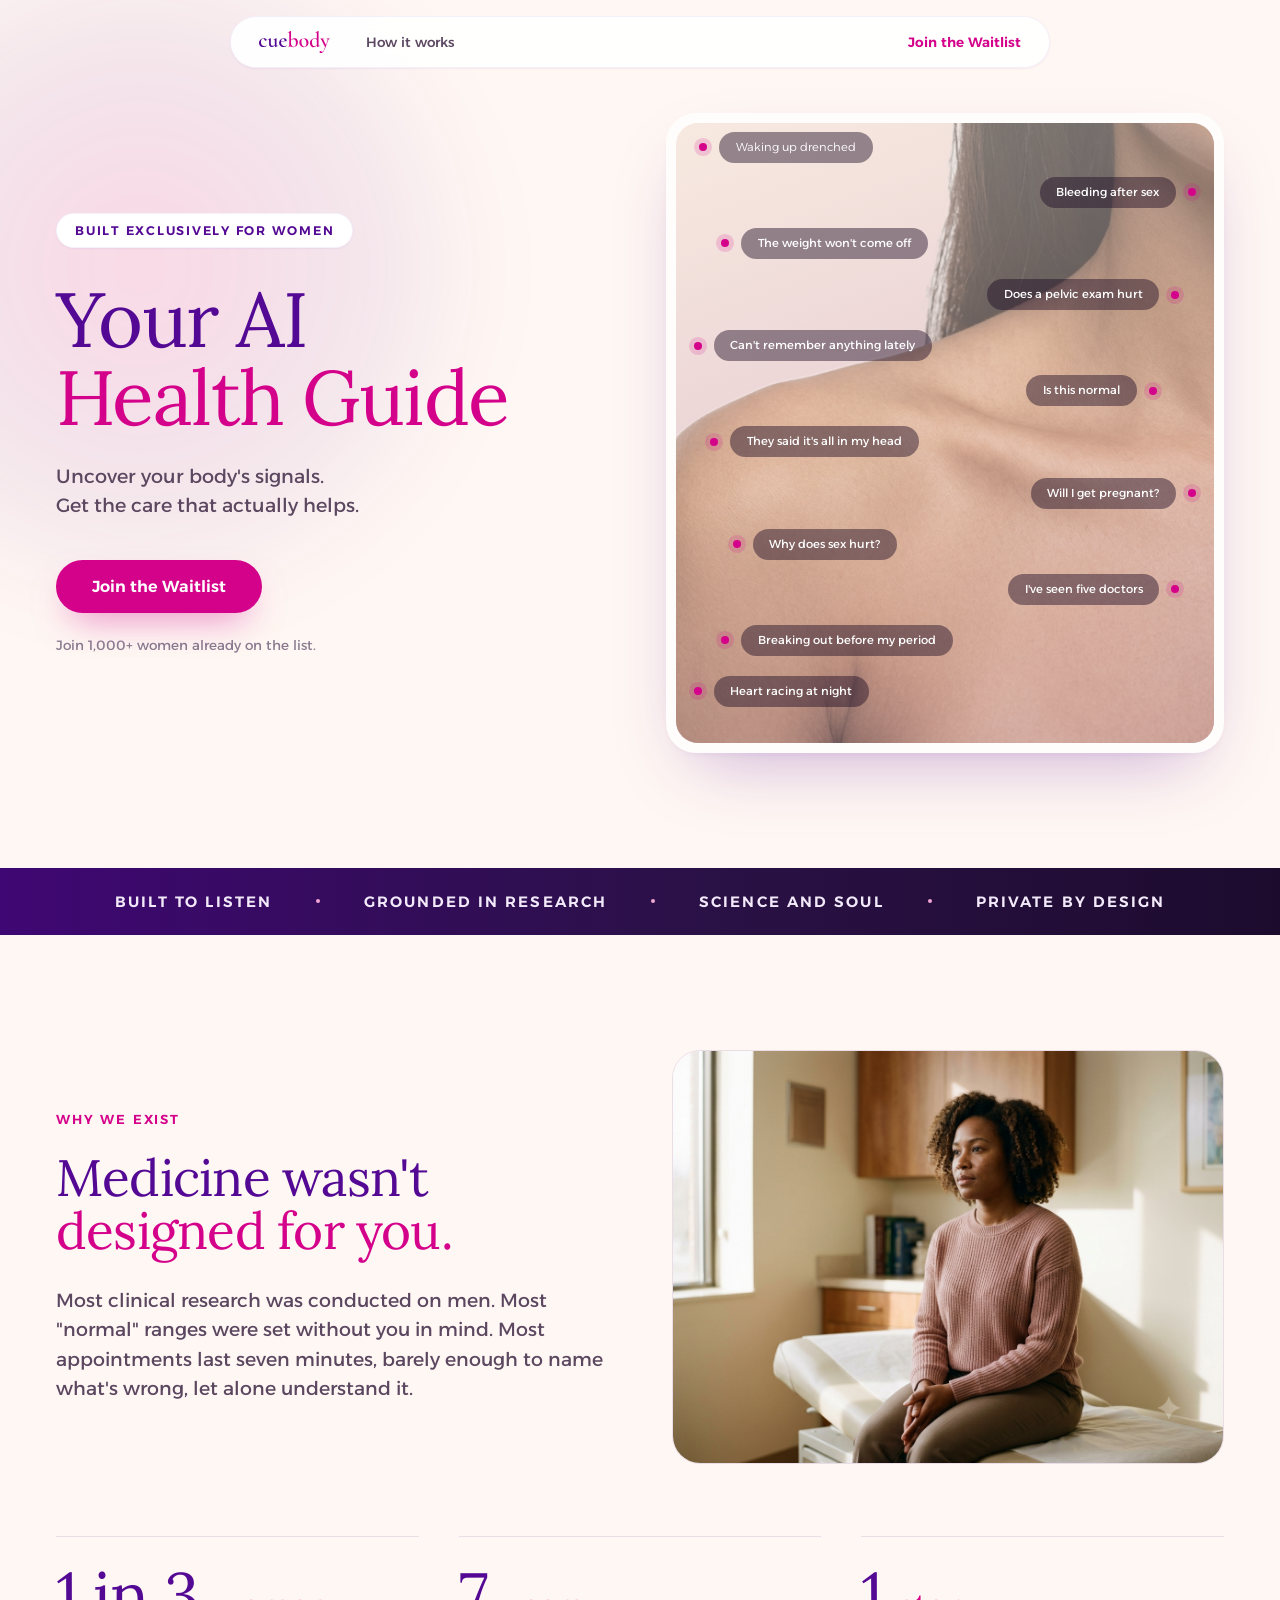
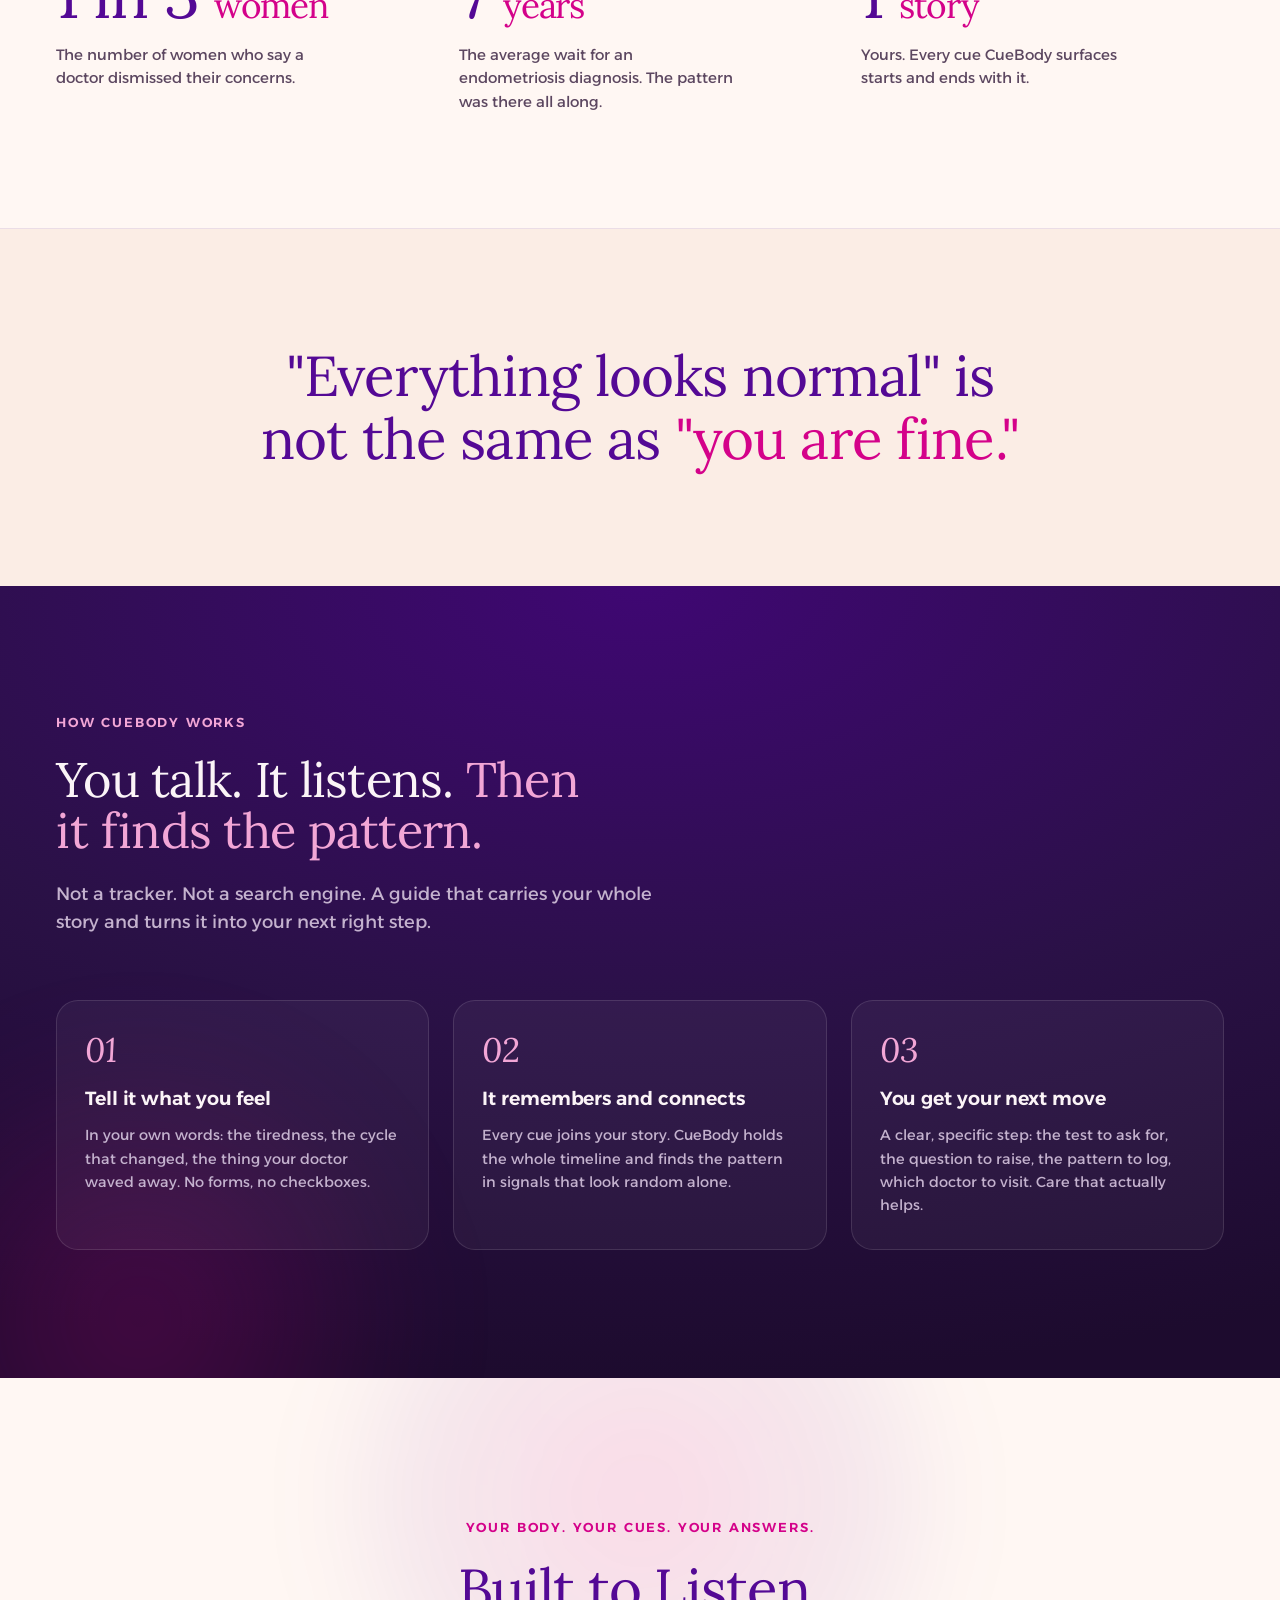
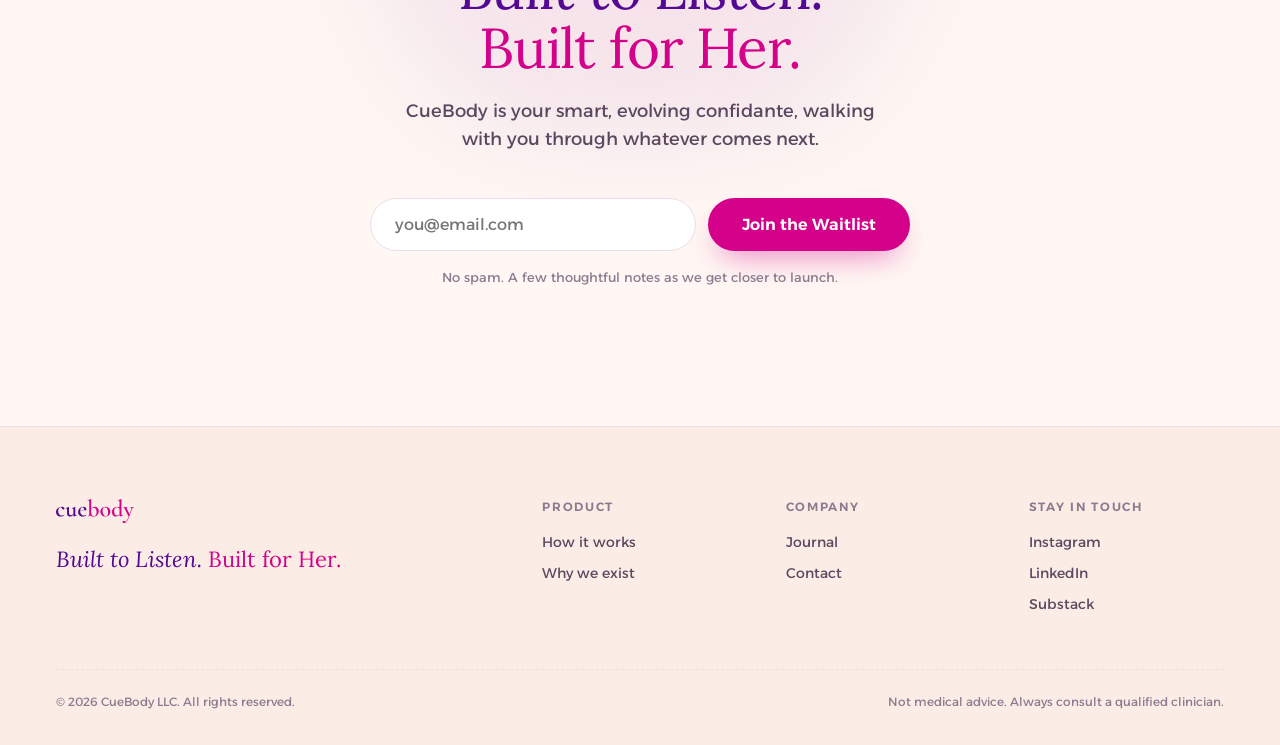
==== index.html @ eaca6bcf "Main Website v1" ====
<!DOCTYPE html>
<html lang="en">
<head>
<meta charset="utf-8">
<meta name="viewport" content="width=device-width, initial-scale=1">
<title>CueBody — Your AI Health Guide</title>
<meta name="description" content="CueBody is an AI health guide built exclusively for women. Uncover your body's signals and get the care that actually helps.">
<link rel="preconnect" href="https://fonts.googleapis.com">
<link rel="preconnect" href="https://fonts.gstatic.com" crossorigin>
<link rel="stylesheet" href="https://fonts.googleapis.com/css2?family=Lora:ital,wght@0,400..700;1,400..700&family=Alexandria:wght@300..700&display=swap">
<link rel="stylesheet" href="styles.css">
</head>
<body>

  <!-- ============ HEADER ============ -->
  <header class="site-header">
    <div class="header-bar" id="header-bar">
      <div class="header-left">
        <a class="header-logo" href="#top" data-scroll="top" aria-label="CueBody home">
          <img src="assets/cuebody-logo.svg" alt="CueBody">
        </a>
        <nav class="header-nav">
          <a class="cbLink header-nav-link" href="#how" data-scroll="how">How it works</a>
        </nav>
      </div>
      <a class="cbLink header-cta" href="#waitlist" data-scroll="waitlist">Join the Waitlist</a>
    </div>
  </header>

  <!-- ============ HERO ============ -->
  <section class="hero">
    <div class="hero-glow" aria-hidden="true"></div>
    <div class="cbHeroGrid hero-inner">
      <div class="hero-copy">
        <span class="cbReveal hero-badge">Built Exclusively for Women</span>
        <h1 class="cbReveal hero-title">Your AI<br><span class="accent">Health Guide</span></h1>
        <p class="cbReveal hero-lead">Uncover your body's signals. <br>Get the care that actually helps.</p>
        <button class="cbReveal btn-primary hero-cta" type="button" data-scroll="waitlist">Join the Waitlist</button>
        <p class="hero-waitlist-line">Join 1,000+ women already on the list.</p>
      </div>
      <div class="hero-right">
        <div class="pane-clip">
          <img class="pane-art" src="assets/hero-woman.png" alt="">
        </div>
        <div class="cue cue-1"><span class="cue-dot"></span><span class="cue-pill cue-pill-light">Waking up drenched</span></div>
        <div class="cue cue-2"><span class="cue-dot"></span><span class="cue-pill">Bleeding after sex</span></div>
        <div class="cue cue-3"><span class="cue-dot"></span><span class="cue-pill">The weight won't come off</span></div>
        <div class="cue cue-4"><span class="cue-dot"></span><span class="cue-pill">Does a pelvic exam hurt</span></div>
        <div class="cue cue-5"><span class="cue-dot"></span><span class="cue-pill">Can't remember anything lately</span></div>
        <div class="cue cue-6"><span class="cue-dot"></span><span class="cue-pill">Is this normal</span></div>
        <div class="cue cue-7"><span class="cue-dot"></span><span class="cue-pill">They said it's all in my head</span></div>
        <div class="cue cue-8"><span class="cue-dot"></span><span class="cue-pill">Will I get pregnant?</span></div>
        <div class="cue cue-9"><span class="cue-dot"></span><span class="cue-pill">Why does sex hurt?</span></div>
        <div class="cue cue-10"><span class="cue-dot"></span><span class="cue-pill">I've seen five doctors</span></div>
        <div class="cue cue-11"><span class="cue-dot"></span><span class="cue-pill">Breaking out before my period</span></div>
        <div class="cue cue-12"><span class="cue-dot"></span><span class="cue-pill">Heart racing at night</span></div>
      </div>
    </div>
  </section>

  <!-- ============ TRUST BAND ============ -->
  <div class="trust-band">
    <div class="trust-band-inner">
      <span class="trust-item">Built to Listen</span>
      <span class="trust-dot" aria-hidden="true"></span>
      <span class="trust-item">Grounded in Research</span>
      <span class="trust-dot" aria-hidden="true"></span>
      <span class="trust-item">Science and Soul</span>
      <span class="trust-dot" aria-hidden="true"></span>
      <span class="trust-item">Private by Design</span>
    </div>
  </div>

  <!-- ============ WHY WE EXIST ============ -->
  <section id="why" class="why">
    <div class="why-grid">
      <div>
        <p class="eyebrow">Why We Exist</p>
        <h2 class="why-title">Medicine wasn't <span class="accent">designed for you.</span></h2>
        <p class="why-lead">Most clinical research was conducted on men. Most "normal" ranges were set without you in mind. Most appointments last seven minutes, barely enough to name what's wrong, let alone understand it.</p>
      </div>
      <div class="why-image">
        <img src="assets/why-exam-room.png" alt="A woman alone in an exam room">
      </div>
    </div>
    <div class="why-stats">
      <div class="stat">
        <p class="stat-figure">1 in 3&nbsp;<span class="stat-unit">women</span></p>
        <p class="stat-caption">The number of women who say a doctor dismissed their concerns.</p>
      </div>
      <div class="stat">
        <p class="stat-figure">7&nbsp;<span class="stat-unit">years</span></p>
        <p class="stat-caption">The average wait for an endometriosis diagnosis. The pattern was there all along.</p>
      </div>
      <div class="stat">
        <p class="stat-figure">1 <span class="stat-unit">story</span></p>
        <p class="stat-caption">Yours. Every cue CueBody surfaces starts and ends with it.</p>
      </div>
    </div>
  </section>

  <!-- ============ EDITORIAL STATEMENT ============ -->
  <section class="statement">
    <div class="statement-inner">
      <p class="statement-quote">"Everything looks normal" is not the same as <span class="accent">"you are fine."</span></p>
    </div>
  </section>

  <!-- ============ HOW IT WORKS (DARK) ============ -->
  <section id="how" class="how">
    <div class="how-glow" aria-hidden="true"></div>
    <div class="how-inner">
      <div class="how-head">
        <p class="eyebrow eyebrow-light">How CueBody Works</p>
        <h2 class="how-title">You talk. It listens. <span class="accent-light">Then it finds the pattern.</span></h2>
        <p class="how-lead">Not a tracker. Not a search engine. A guide that carries your whole story and turns it into your next right step.</p>
      </div>
      <div class="how-steps">
        <div class="step-card">
          <span class="step-number">01</span>
          <h3 class="step-title">Tell it what you feel</h3>
          <p class="step-body">In your own words: the tiredness, the cycle that changed, the thing your doctor waved away. No forms, no checkboxes.</p>
        </div>
        <div class="step-card">
          <span class="step-number">02</span>
          <h3 class="step-title">It remembers and connects</h3>
          <p class="step-body">Every cue joins your story. CueBody holds the whole timeline and finds the pattern in signals that look random alone.</p>
        </div>
        <div class="step-card">
          <span class="step-number">03</span>
          <h3 class="step-title">You get your next move</h3>
          <p class="step-body">A clear, specific step: the test to ask for, the question to raise, the pattern to log, which doctor to visit. Care that actually helps.</p>
        </div>
      </div>
    </div>
  </section>

  <!-- ============ WAITLIST ============ -->
  <section id="waitlist" class="waitlist">
    <div class="waitlist-glow" aria-hidden="true"></div>
    <div class="waitlist-inner">
      <p class="eyebrow">Your Body. Your Cues. Your Answers.</p>
      <h2 class="waitlist-title">Built to Listen.<br><span class="accent">Built for Her.</span></h2>
      <p class="waitlist-lead">CueBody is your smart, evolving confidante, walking with you through whatever comes next.</p>
      <div class="cbReveal waitlist-success" id="waitlist-success" hidden>
        <span class="success-check" aria-hidden="true">✓</span>
        <span class="success-text">You're on the list. We'll be in touch soon.</span>
      </div>
      <form class="waitlist-form" id="waitlist-form">
        <input class="waitlist-input" id="waitlist-email" type="email" required placeholder="you@email.com" aria-label="Email address">
        <input class="waitlist-honeypot" id="waitlist-honeypot" type="text" name="_honey" tabindex="-1" autocomplete="off" aria-hidden="true">
        <button class="btn-primary waitlist-submit" type="submit">Join the Waitlist</button>
      </form>
      <p class="waitlist-error" id="waitlist-error" hidden>Something went wrong. Please try again in a moment.</p>
      <p class="waitlist-note">No spam. A few thoughtful notes as we get closer to launch.</p>
    </div>
  </section>

  <!-- ============ FOOTER ============ -->
  <footer class="site-footer">
    <div class="footer-inner">
      <div class="footer-grid">
        <div class="footer-brand">
          <img src="assets/cuebody-logo.svg" alt="CueBody">
          <p class="footer-tagline">Built to Listen. <span class="accent">Built for Her.</span></p>
        </div>
        <div>
          <p class="footer-heading">Product</p>
          <ul class="footer-links">
            <li><a class="cbLink" href="#how" data-scroll="how">How it works</a></li>
            <li><a class="cbLink" href="#why" data-scroll="why">Why we exist</a></li>
          </ul>
        </div>
        <div>
          <p class="footer-heading">Company</p>
          <ul class="footer-links">
            <li><a class="cbLink" href="#">Journal</a></li>
            <li><a class="cbLink" href="#">Contact</a></li>
          </ul>
        </div>
        <div>
          <p class="footer-heading">Stay in Touch</p>
          <ul class="footer-links">
            <li><a class="cbLink" href="#">Instagram</a></li>
            <li><a class="cbLink" href="#">LinkedIn</a></li>
            <li><a class="cbLink" href="#">Substack</a></li>
          </ul>
        </div>
      </div>
      <div class="footer-bottom">
        <span>© 2026 CueBody LLC. All rights reserved.</span>
        <span>Not medical advice. Always consult a qualified clinician.</span>
      </div>
    </div>
  </footer>

<script src="main.js"></script>
</body>
</html>
---- styles.css ----
/* ============================================================
   CueBody — Home
   Design tokens from cuebody.com-design.md
   ============================================================ */

:root {
  --magenta: #D4028A;
  --magenta-700: #A60270;
  --magenta-300: #F2A6D6;
  --violet: #540995;
  --violet-700: #3F0773;
  --cream: #FFF7F3;
  --surface: #FFFFFF;
  --surface-alt: #FBEDE5;
  --ink: #2A1430;
  --text-secondary: #5C4760;
  --text-tertiary: #8A7B90;
  --hairline: #EBDDE6;
  --card-border: rgba(84, 9, 149, 0.06);
  --ease-lux: cubic-bezier(0.22, 1, 0.36, 1);
  --font-body: 'Alexandria', system-ui, sans-serif;
  --font-display: 'Lora', serif;
}

* { box-sizing: border-box; }

html, body { margin: 0; padding: 0; }

body {
  background: var(--cream);
  color: var(--ink);
  font-family: var(--font-body);
  min-height: 100vh;
  overflow-x: hidden;
  -webkit-font-smoothing: antialiased;
  text-rendering: optimizeLegibility;
}

::selection { background: rgba(212, 2, 138, 0.14); color: var(--ink); }

@keyframes cbFadeUp {
  from { opacity: 0; transform: translateY(18px); }
  to { opacity: 1; transform: translateY(0); }
}

.cbReveal { animation: cbFadeUp 900ms var(--ease-lux) both; }

.cbLink {
  color: var(--text-secondary);
  text-decoration: none;
  transition: color 240ms var(--ease-lux);
  cursor: pointer;
  font-family: var(--font-body);
}
.cbLink:hover { color: var(--magenta); }

.accent { color: var(--magenta); font-style: normal; }
.accent-light { color: var(--magenta-300); font-style: normal; }

.eyebrow {
  font-size: 13px;
  font-weight: 600;
  letter-spacing: 0.14em;
  text-transform: uppercase;
  color: var(--magenta);
  margin: 0 0 24px;
}
.eyebrow-light { color: var(--magenta-300); }

.btn-primary {
  font-family: var(--font-body);
  font-weight: 600;
  font-size: 16px;
  color: #fff;
  background: var(--magenta);
  border: none;
  border-radius: 999px;
  cursor: pointer;
  transition: background 240ms var(--ease-lux), transform 140ms;
}
.btn-primary:hover { background: var(--magenta-700); }
.btn-primary:active { transform: scale(0.97); }

/* ---------- Header ---------- */
.site-header {
  position: sticky;
  top: 0;
  z-index: 50;
  padding: 16px clamp(20px, 5vw, 56px) 0;
}
.header-bar {
  max-width: 820px;
  margin: 0 auto;
  display: flex;
  align-items: center;
  justify-content: space-between;
  gap: 24px;
  background: rgba(255, 255, 255, 0.92);
  backdrop-filter: blur(10px);
  -webkit-backdrop-filter: blur(10px);
  border: 1px solid var(--card-border);
  border-radius: 999px;
  padding: 14px 28px;
  box-shadow: 0 1px 2px rgba(84, 9, 149, 0.06);
  transition: box-shadow 240ms var(--ease-lux);
}
.header-bar.is-scrolled { box-shadow: 0 8px 24px -10px rgba(84, 9, 149, 0.18); }
.header-left { display: flex; align-items: center; gap: 36px; }
.header-logo { display: flex; align-items: center; cursor: pointer; }
.header-logo img { height: 22px; display: block; }
.header-nav { display: flex; align-items: center; gap: 28px; }
.header-nav-link { font-size: 13.5px; font-weight: 500; }
.header-cta { font-size: 13.5px; font-weight: 600; color: var(--magenta); }

/* ---------- Hero ---------- */
.hero { position: relative; }
.hero-glow {
  position: absolute;
  top: -160px;
  left: -220px;
  width: 720px;
  height: 720px;
  border-radius: 999px;
  background: radial-gradient(circle, rgba(212,2,138,0.13) 0%, rgba(84,9,149,0.07) 45%, rgba(255,247,243,0) 70%);
  filter: blur(40px);
  pointer-events: none;
}
.hero-inner {
  position: relative;
  max-width: 1280px;
  margin: 0 auto;
  padding: clamp(28px, 3.5vw, 48px) clamp(24px, 5vw, 56px) clamp(72px, 9vw, 120px);
}
.cbHeroGrid {
  display: grid;
  grid-template-columns: 1fr 1fr;
  gap: clamp(32px, 4vw, 64px);
  align-items: center;
}
.hero-copy {
  display: flex;
  flex-direction: column;
  align-items: flex-start;
  text-align: left;
}
.hero-badge {
  display: inline-flex;
  align-items: center;
  font-size: 12.5px;
  font-weight: 600;
  letter-spacing: 0.14em;
  text-transform: uppercase;
  color: var(--violet);
  background: var(--surface);
  border: 1px solid var(--card-border);
  border-radius: 999px;
  padding: 9px 18px;
  box-shadow: 0 1px 2px rgba(84, 9, 149, 0.06);
  margin: 0 0 32px;
}
.hero-title {
  font-family: var(--font-display);
  font-weight: 350;
  font-size: clamp(48px, 6vw, 88px);
  line-height: 1.02;
  letter-spacing: -0.02em;
  color: var(--violet);
  margin: 0;
  text-wrap: balance;
}
.hero-lead {
  font-size: clamp(17px, 1.5vw, 21px);
  line-height: 1.5;
  color: var(--text-secondary);
  margin: 26px 0 0;
  max-width: 480px;
}
.hero-cta {
  margin-top: 40px;
  padding: 17px 36px;
  box-shadow: 0 16px 36px -14px rgba(212, 2, 138, 0.55);
}
.hero-waitlist-line {
  margin: 24px 0 0;
  font-size: 13.5px;
  color: var(--text-tertiary);
}

/* ---------- Hero right pane: art + cue pills ---------- */
.hero-right {
  position: relative;
  width: 100%;
  max-width: 720px;
  min-height: 640px;
  border-radius: 30px;
  background: #FFFDFB;
  box-shadow: 0 30px 70px -30px rgba(84,9,149,0.35), 0 4px 14px -8px rgba(84,9,149,0.14);
  font-family: var(--font-body);
}
.pane-clip {
  position: absolute;
  inset: 10px;
  border-radius: 22px;
  overflow: hidden;
  background: linear-gradient(160deg, #F3E2D6 0%, #E7CDD4 45%, #C9A9C4 100%);
}
.pane-art {
  position: absolute;
  inset: 0;
  width: 100%;
  height: 100%;
  display: block;
  opacity: 0.75;
  object-fit: cover;
  object-position: 30% top;
}
.pane-clip::after {
  content: "";
  position: absolute;
  inset: 0;
  z-index: 2;
  background: linear-gradient(160deg, rgba(255,247,243,0.35) 0%, rgba(243,226,214,0.2) 50%, rgba(201,169,196,0.25) 100%);
  pointer-events: none;
}

/* Cue pills: dark bubble + magenta dot */
.cue {
  position: absolute;
  z-index: 4;
  display: flex;
  align-items: center;
  gap: 12px;
  opacity: 0;
  transform: translateY(24px);
  animation: pill-rise 0.9s var(--ease-lux) forwards;
}
.cue-dot {
  flex: none;
  width: 8px;
  height: 8px;
  border-radius: 50%;
  background: var(--magenta);
  box-shadow: 0 0 0 5px rgba(212, 2, 138, 0.16);
}
.cue-pill {
  background: rgba(30, 12, 36, 0.45);
  color: #FFFFFF;
  font-size: clamp(0.72rem, 0.85vw, 0.85rem);
  font-weight: 400;
  line-height: 1.3;
  border-radius: 999px;
  padding: 0.5rem 1.05rem;
  white-space: nowrap;
  box-shadow: 0 14px 34px -16px rgba(20, 6, 26, 0.6);
  backdrop-filter: blur(3px);
}
.cue-pill-light { font-weight: 300; }
.cue-1  { top: 3%;  left: 6%;   animation-delay: 0.1s; }
.cue-2  { top: 10%; right: 5%;  flex-direction: row-reverse; animation-delay: 0.2s; }
.cue-3  { top: 18%; left: 10%;  animation-delay: 0.3s; }
.cue-4  { top: 26%; right: 8%;  flex-direction: row-reverse; animation-delay: 0.4s; }
.cue-5  { top: 34%; left: 5%;   animation-delay: 0.5s; }
.cue-6  { top: 41%; right: 12%; flex-direction: row-reverse; animation-delay: 0.6s; }
.cue-7  { top: 49%; left: 8%;   animation-delay: 0.7s; }
.cue-8  { top: 57%; right: 5%;  flex-direction: row-reverse; animation-delay: 0.8s; }
.cue-9  { top: 65%; left: 12%;  animation-delay: 0.9s; }
.cue-10 { top: 72%; right: 8%;  flex-direction: row-reverse; animation-delay: 1.0s; }
.cue-11 { top: 80%; left: 10%;  animation-delay: 1.1s; }
.cue-12 { top: 88%; left: 5%;   animation-delay: 1.2s; }

@keyframes pill-rise {
  to { opacity: 1; transform: translateY(0); }
}

/* ---------- Trust band ---------- */
.trust-band { background: linear-gradient(90deg, #3F0773 0%, #2A1146 55%, #1D0B2E 100%); }
.trust-band-inner {
  max-width: 1280px;
  margin: 0 auto;
  padding: 24px clamp(24px, 5vw, 56px);
  display: flex;
  flex-wrap: wrap;
  align-items: center;
  justify-content: center;
  gap: 14px 44px;
}
.trust-item {
  font-size: 15px;
  font-weight: 600;
  letter-spacing: 0.14em;
  text-transform: uppercase;
  color: #F2E9FA;
}
.trust-dot {
  width: 4px;
  height: 4px;
  border-radius: 999px;
  background: var(--magenta-300);
}

/* ---------- Why we exist ---------- */
.why {
  max-width: 1280px;
  margin: 0 auto;
  padding: clamp(72px, 9vw, 120px) clamp(24px, 5vw, 56px);
}
.why-grid {
  display: grid;
  grid-template-columns: repeat(auto-fit, minmax(300px, 1fr));
  gap: clamp(40px, 5vw, 72px);
  align-items: center;
}
.why-title {
  font-family: var(--font-display);
  font-weight: 400;
  font-size: clamp(36px, 4vw, 56px);
  line-height: 1.05;
  letter-spacing: -0.015em;
  color: var(--violet);
  margin: 0;
  text-wrap: balance;
}
.why-lead {
  font-size: 19px;
  line-height: 1.55;
  color: var(--text-secondary);
  margin: 28px 0 0;
  max-width: 680px;
}
.why-image {
  position: relative;
  overflow: hidden;
  width: 100%;
  aspect-ratio: 4 / 3;
  border-radius: 28px;
  border: 1px solid var(--hairline);
}
.why-image img {
  position: absolute;
  inset: 0;
  width: 100%;
  height: 100%;
  object-fit: cover;
  display: block;
}
.why-stats {
  margin-top: 72px;
  display: grid;
  grid-template-columns: repeat(auto-fit, minmax(230px, 1fr));
  gap: 40px;
}
.stat { border-top: 1px solid var(--hairline); padding-top: 26px; }
.stat-figure {
  font-family: var(--font-display);
  font-weight: 350;
  font-size: clamp(48px, 5vw, 76px);
  line-height: 1;
  letter-spacing: -0.02em;
  color: var(--violet);
  margin: 0 0 16px;
}
.stat-unit { font-style: normal; color: var(--magenta); font-size: 0.55em; }
.stat-caption {
  font-size: 15px;
  line-height: 1.55;
  color: var(--text-secondary);
  margin: 0;
  max-width: 280px;
}

/* ---------- Editorial statement ---------- */
.statement { border-top: 1px solid var(--hairline); background: var(--surface-alt); }
.statement-inner {
  max-width: 1280px;
  margin: 0 auto;
  padding: clamp(72px, 9vw, 120px) clamp(24px, 5vw, 56px);
  text-align: center;
}
.statement-quote {
  font-family: var(--font-display);
  font-weight: 350;
  font-size: clamp(34px, 4.4vw, 64px);
  line-height: 1.12;
  letter-spacing: -0.015em;
  color: var(--violet);
  margin: 0 auto;
  max-width: 880px;
  text-wrap: balance;
}

/* ---------- How it works (dark) ---------- */
.how {
  position: relative;
  background: radial-gradient(120% 100% at 50% 0%, #3F0773 0%, #2A1146 55%, #1D0B2E 100%);
  overflow: hidden;
}
.how-glow {
  position: absolute;
  bottom: -260px;
  left: -180px;
  width: 640px;
  height: 640px;
  border-radius: 999px;
  background: radial-gradient(circle, rgba(212,2,138,0.22) 0%, rgba(212,2,138,0) 65%);
  filter: blur(50px);
  pointer-events: none;
}
.how-inner {
  position: relative;
  max-width: 1280px;
  margin: 0 auto;
  padding: clamp(80px, 10vw, 128px) clamp(24px, 5vw, 56px);
}
.how-head { max-width: 880px; margin-bottom: 64px; }
.how-title {
  font-family: var(--font-display);
  font-weight: 350;
  font-size: clamp(34px, 3.8vw, 54px);
  line-height: 1.06;
  letter-spacing: -0.015em;
  color: #FBF4F7;
  margin: 0;
  text-wrap: balance;
}
.how-lead {
  font-size: 18px;
  line-height: 1.55;
  color: #C4B2CE;
  margin: 24px 0 0;
  max-width: 640px;
}
.how-steps {
  display: grid;
  grid-template-columns: repeat(auto-fit, minmax(260px, 1fr));
  gap: 24px;
}
.step-card {
  background: rgba(255, 255, 255, 0.045);
  border: 1px solid rgba(255, 247, 243, 0.12);
  border-radius: 22px;
  padding: 32px 28px;
  display: flex;
  flex-direction: column;
  gap: 14px;
}
.step-number {
  font-family: var(--font-display);
  font-style: italic;
  font-weight: 350;
  font-size: 34px;
  color: var(--magenta-300);
  line-height: 1;
}
.step-title {
  font-family: var(--font-body);
  font-weight: 600;
  font-size: 19px;
  letter-spacing: -0.005em;
  color: #FBF4F7;
  margin: 6px 0 0;
}
.step-body {
  font-size: 14.5px;
  line-height: 1.6;
  color: #C4B2CE;
  margin: 0;
}

/* ---------- Waitlist ---------- */
.waitlist { position: relative; overflow: hidden; }
.waitlist-glow {
  position: absolute;
  top: -140px;
  left: 50%;
  transform: translateX(-50%);
  width: 760px;
  height: 520px;
  border-radius: 999px;
  background: radial-gradient(circle, rgba(212,2,138,0.11) 0%, rgba(84,9,149,0.06) 50%, rgba(255,247,243,0) 72%);
  filter: blur(40px);
  pointer-events: none;
}
.waitlist-inner {
  position: relative;
  max-width: 760px;
  margin: 0 auto;
  padding: clamp(88px, 11vw, 144px) clamp(24px, 5vw, 56px);
  text-align: center;
}
.waitlist-title {
  font-family: var(--font-display);
  font-weight: 350;
  font-size: clamp(38px, 4.4vw, 62px);
  line-height: 1.04;
  letter-spacing: -0.02em;
  color: var(--violet);
  margin: 0;
}
.waitlist-lead {
  font-size: 18px;
  line-height: 1.55;
  color: var(--text-secondary);
  margin: 22px auto 0;
  max-width: 500px;
}
.waitlist-success {
  margin-top: 44px;
  display: inline-flex;
  align-items: center;
  gap: 12px;
  padding: 18px 30px;
  background: var(--surface);
  border: 1px solid var(--hairline);
  border-radius: 999px;
  box-shadow: 0 18px 44px -24px rgba(84, 9, 149, 0.28);
}
.waitlist-success[hidden] { display: none; }
.success-check {
  width: 24px;
  height: 24px;
  border-radius: 999px;
  background: var(--magenta);
  color: #fff;
  display: inline-flex;
  align-items: center;
  justify-content: center;
  font-size: 13px;
}
.success-text { font-size: 16px; color: var(--ink); }
.waitlist-form {
  margin: 44px auto 0;
  display: flex;
  flex-wrap: wrap;
  gap: 12px;
  justify-content: center;
  max-width: 540px;
}
.waitlist-form[hidden] { display: none; }
.waitlist-input {
  flex: 1 1 260px;
  min-width: 220px;
  font-family: var(--font-body);
  font-size: 16px;
  color: var(--ink);
  background: var(--surface);
  border: 1.5px solid var(--hairline);
  border-radius: 999px;
  padding: 16px 24px;
  outline: none;
  transition: border-color 240ms var(--ease-lux), box-shadow 240ms var(--ease-lux);
}
.waitlist-input:focus {
  border-color: var(--magenta);
  box-shadow: 0 0 0 6px rgba(212, 2, 138, 0.10);
}
.waitlist-submit {
  padding: 16px 34px;
  box-shadow: 0 14px 32px -12px rgba(212, 2, 138, 0.55);
  white-space: nowrap;
}
.waitlist-honeypot {
  position: absolute;
  left: -9999px;
  width: 1px;
  height: 1px;
  opacity: 0;
}
.waitlist-error {
  font-size: 13.5px;
  color: var(--magenta-700);
  margin: 16px 0 0;
}
.waitlist-error[hidden] { display: none; }
.waitlist-note {
  font-size: 13px;
  color: var(--text-tertiary);
  margin: 18px 0 0;
}

/* ---------- Footer ---------- */
.site-footer { border-top: 1px solid var(--hairline); background: var(--surface-alt); }
.footer-inner {
  max-width: 1280px;
  margin: 0 auto;
  padding: 72px clamp(24px, 5vw, 56px) 36px;
}
.footer-grid {
  display: grid;
  grid-template-columns: repeat(auto-fit, minmax(180px, 1fr));
  gap: 48px;
  align-items: start;
}
.footer-brand {
  grid-column: span 2;
  min-width: 260px;
  max-width: 380px;
}
.footer-brand img { height: 24px; display: block; }
.footer-tagline {
  font-family: var(--font-display);
  font-style: italic;
  font-weight: 350;
  font-size: 22px;
  line-height: 1.3;
  color: var(--violet);
  margin: 22px 0 0;
}
.footer-heading {
  font-size: 12px;
  font-weight: 600;
  letter-spacing: 0.14em;
  text-transform: uppercase;
  color: var(--text-tertiary);
  margin: 0 0 18px;
}
.footer-links {
  list-style: none;
  margin: 0;
  padding: 0;
  display: flex;
  flex-direction: column;
  gap: 12px;
}
.footer-links a { font-size: 14px; }
.footer-bottom {
  margin-top: 56px;
  padding-top: 24px;
  border-top: 1px dashed var(--hairline);
  display: flex;
  justify-content: space-between;
  flex-wrap: wrap;
  gap: 14px;
  font-size: 12px;
  color: var(--text-tertiary);
}

/* ---------- Responsive ---------- */
@media (max-width: 860px) {
  .cbHeroGrid { grid-template-columns: 1fr; }
  .hero-right { min-height: 600px; margin-top: 12px; max-width: 100%; }
  .cue-pill { white-space: normal; }
}
@media (min-width: 861px) {
  .hero-right { align-self: center; }
}

/* ---------- Reduced motion ---------- */
@media (prefers-reduced-motion: reduce) {
  .cue { animation: none; opacity: 1; transform: none; }
  .cbReveal { animation: none; }
}
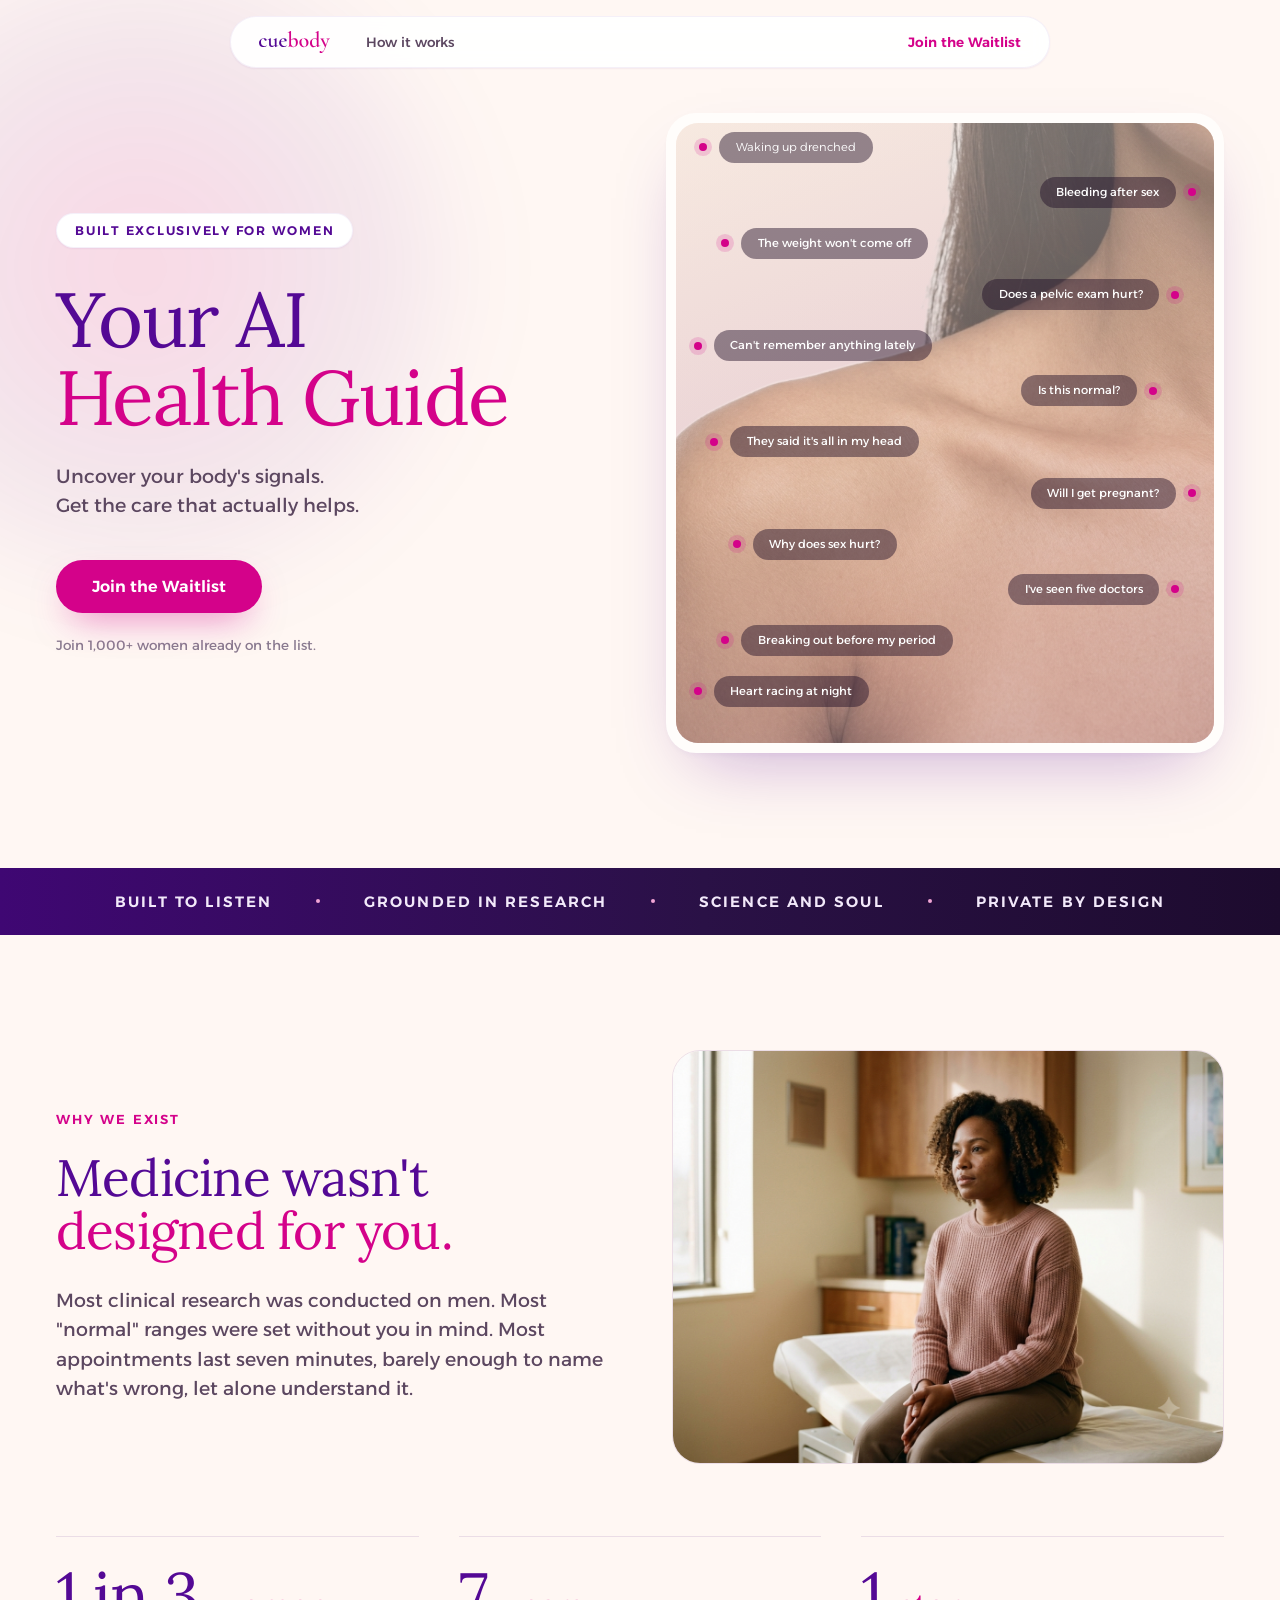
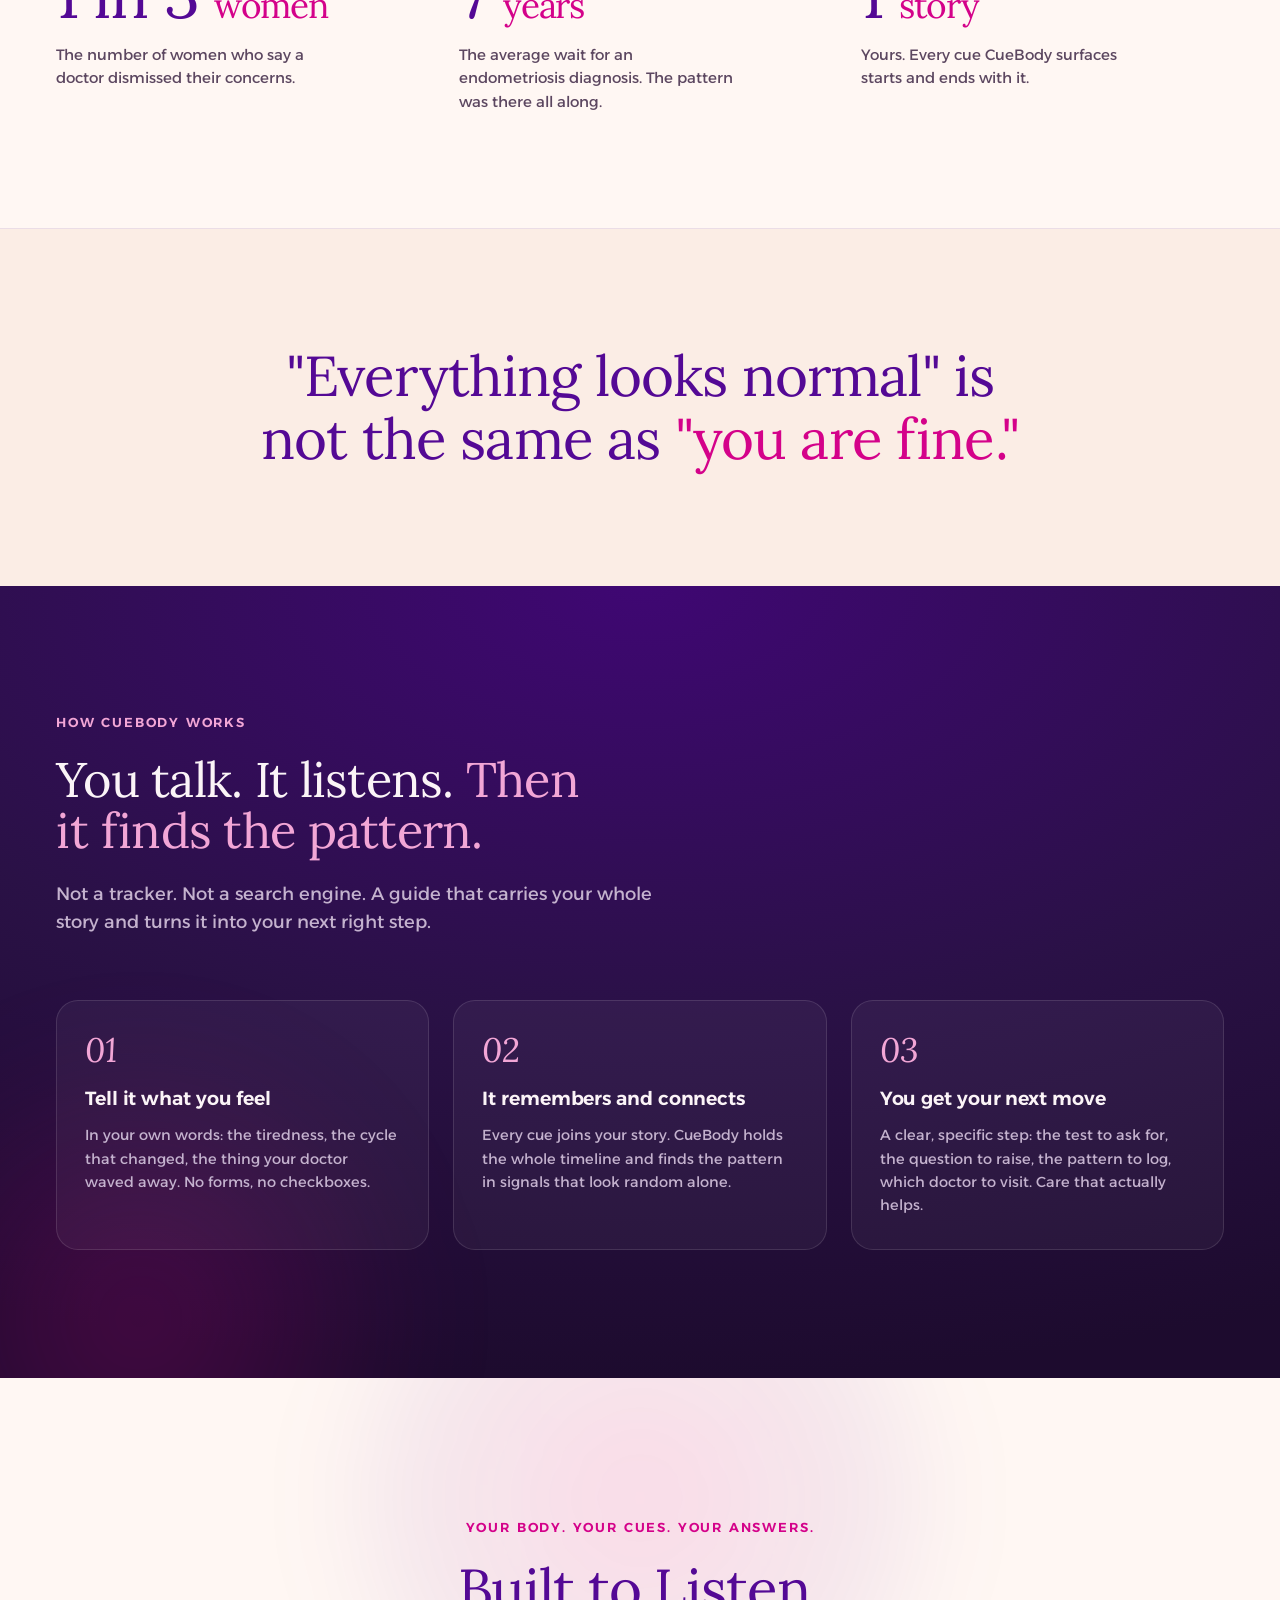
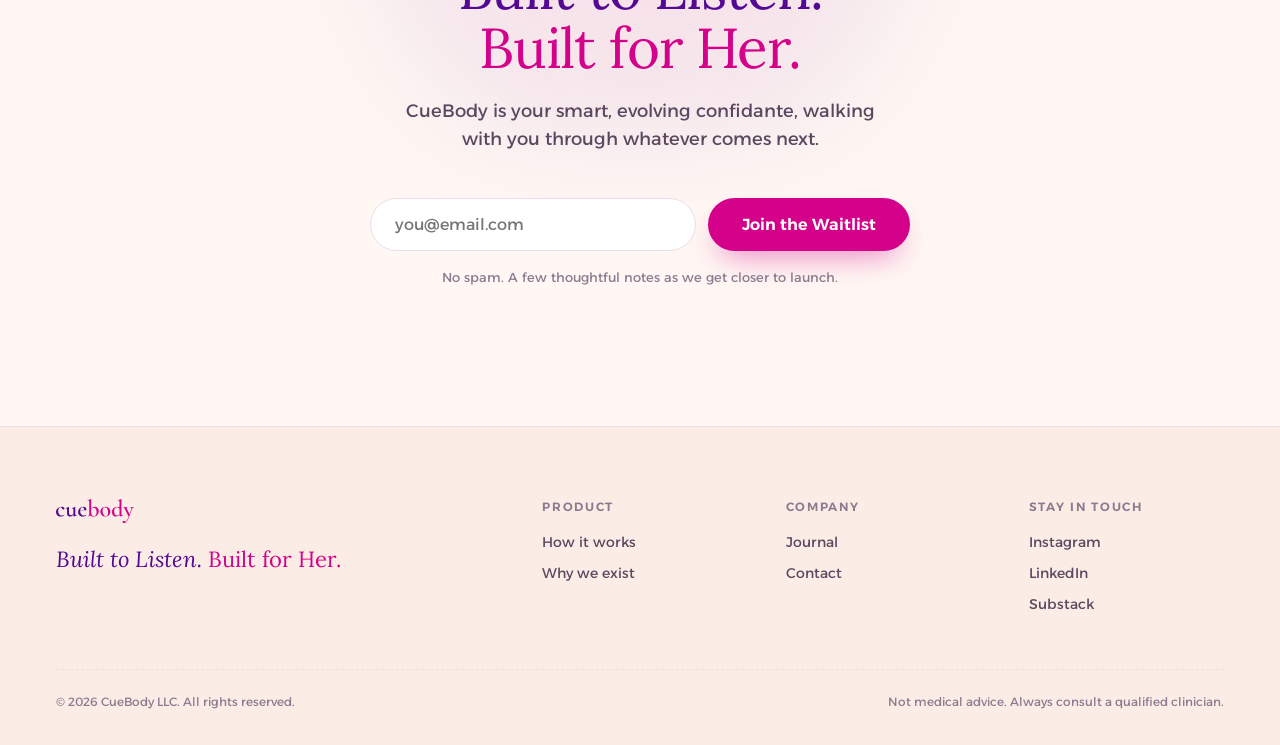
==== commit cb80f1e7: "text grammer updates" ====
--- a/index.html
+++ b/index.html
@@ -45,9 +45,9 @@
         <div class="cue cue-1"><span class="cue-dot"></span><span class="cue-pill cue-pill-light">Waking up drenched</span></div>
         <div class="cue cue-2"><span class="cue-dot"></span><span class="cue-pill">Bleeding after sex</span></div>
         <div class="cue cue-3"><span class="cue-dot"></span><span class="cue-pill">The weight won't come off</span></div>
-        <div class="cue cue-4"><span class="cue-dot"></span><span class="cue-pill">Does a pelvic exam hurt</span></div>
+        <div class="cue cue-4"><span class="cue-dot"></span><span class="cue-pill">Does a pelvic exam hurt?</span></div>
         <div class="cue cue-5"><span class="cue-dot"></span><span class="cue-pill">Can't remember anything lately</span></div>
-        <div class="cue cue-6"><span class="cue-dot"></span><span class="cue-pill">Is this normal</span></div>
+        <div class="cue cue-6"><span class="cue-dot"></span><span class="cue-pill">Is this normal?</span></div>
         <div class="cue cue-7"><span class="cue-dot"></span><span class="cue-pill">They said it's all in my head</span></div>
         <div class="cue cue-8"><span class="cue-dot"></span><span class="cue-pill">Will I get pregnant?</span></div>
         <div class="cue cue-9"><span class="cue-dot"></span><span class="cue-pill">Why does sex hurt?</span></div>
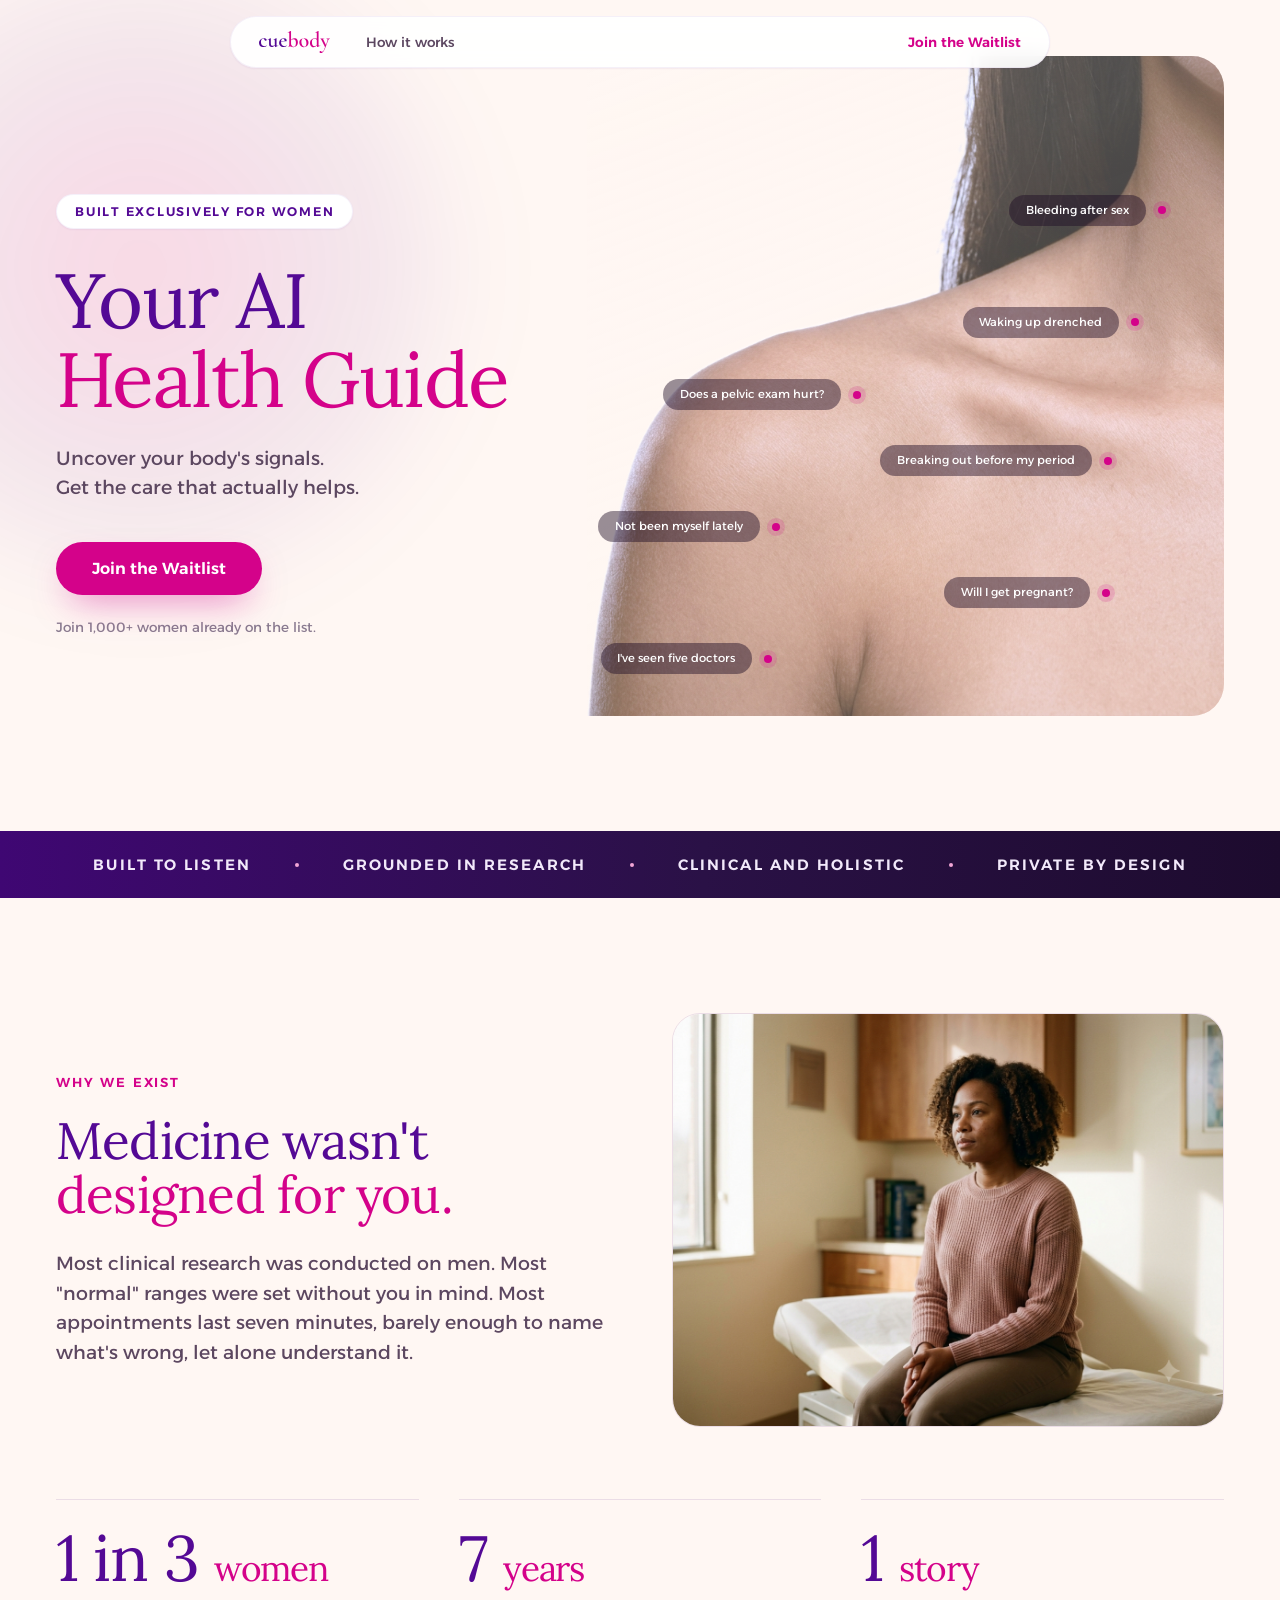
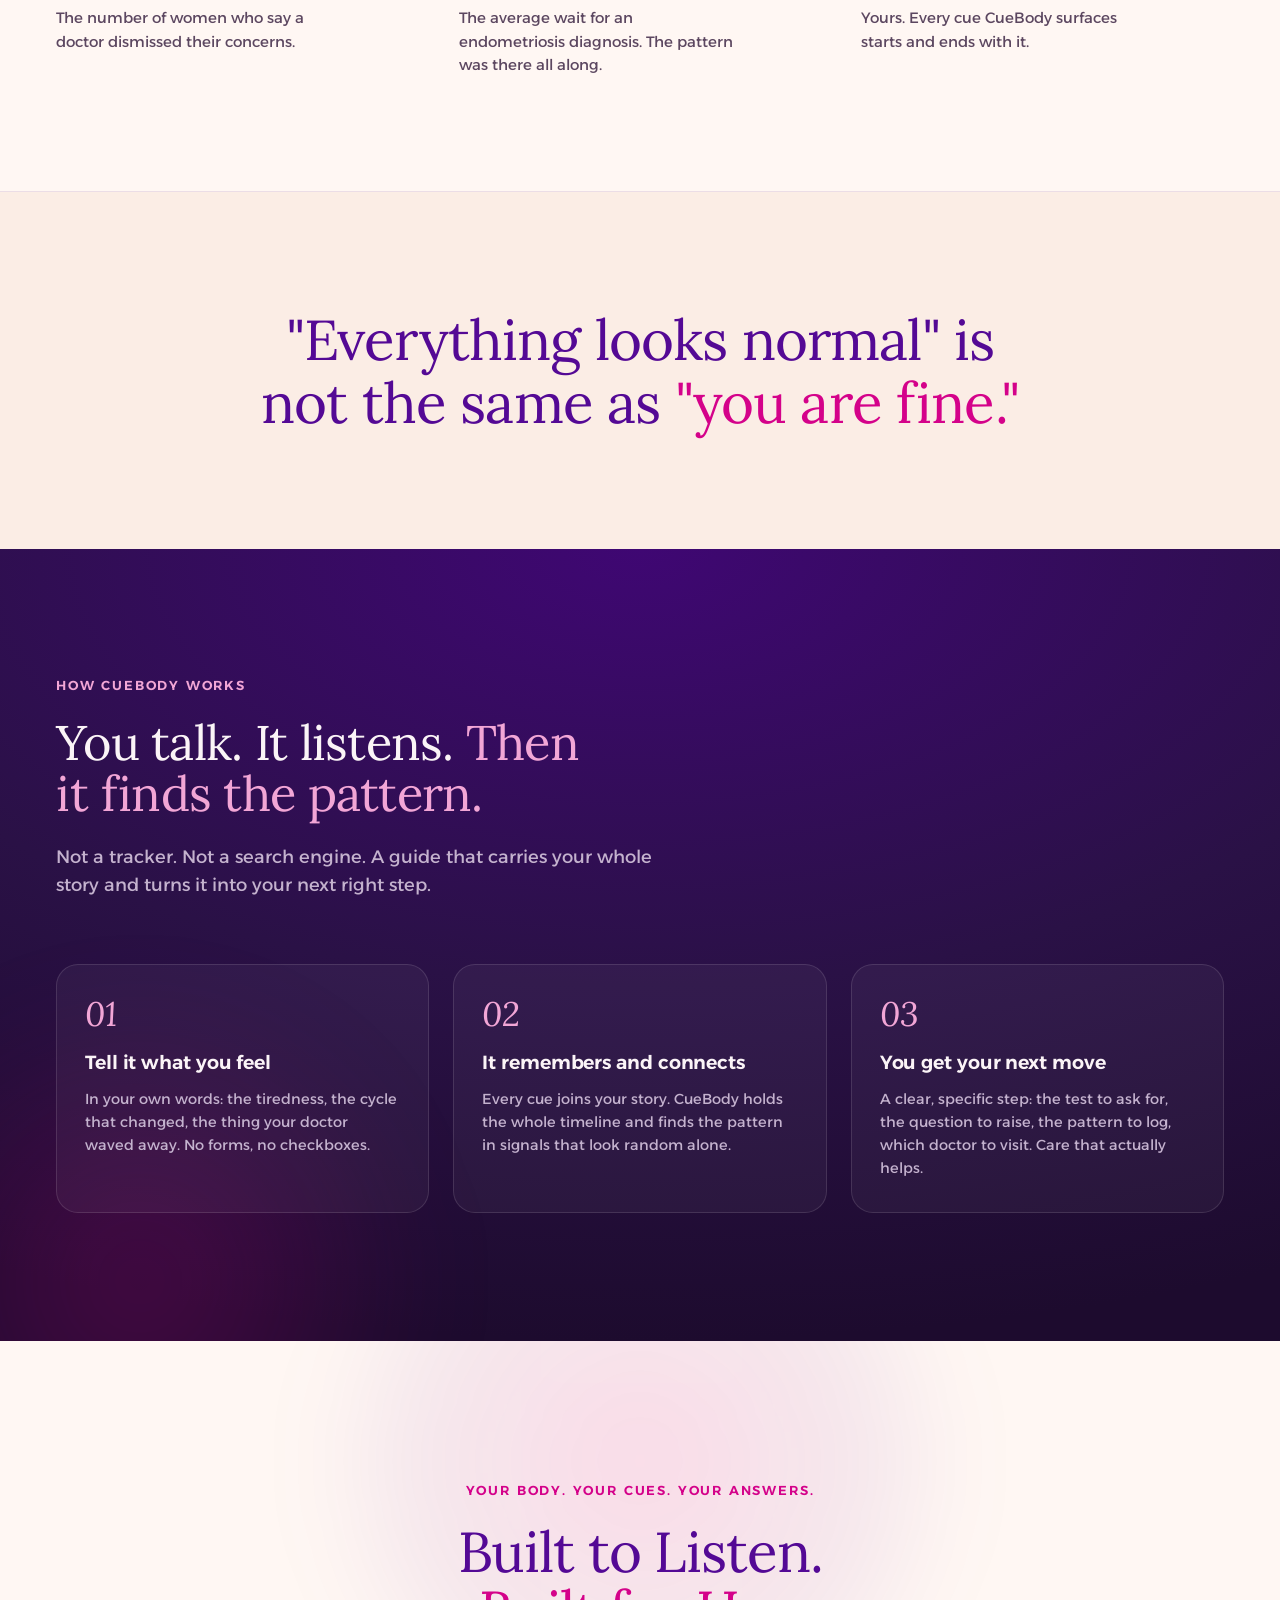
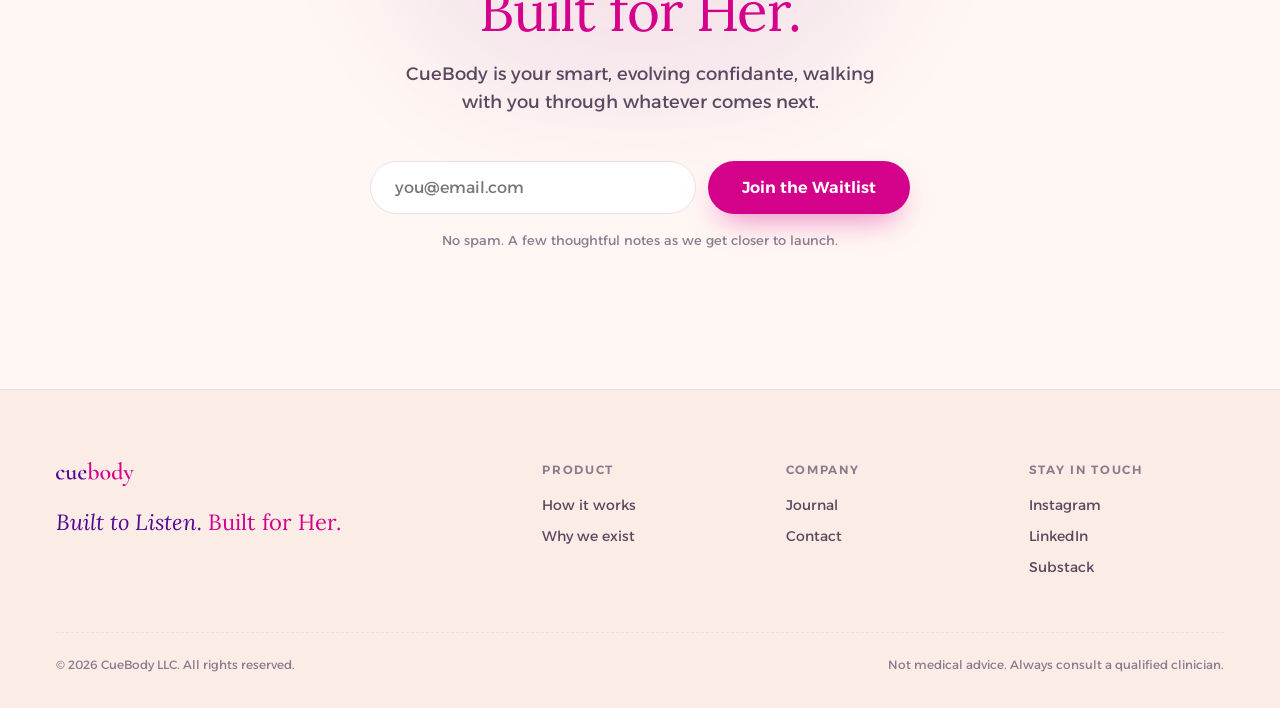
==== commit 0b9a9e62: "Hero right redo" ====
--- a/index.html
+++ b/index.html
@@ -39,21 +39,19 @@
         <p class="hero-waitlist-line">Join 1,000+ women already on the list.</p>
       </div>
       <div class="hero-right">
-        <div class="pane-clip">
-          <img class="pane-art" src="assets/hero-woman.png" alt="">
+        <div class="hero-media">
+          <img src="assets/hero-woman-toned.png" alt="">
+          <div class="hero-fade"></div>
         </div>
-        <div class="cue cue-1"><span class="cue-dot"></span><span class="cue-pill cue-pill-light">Waking up drenched</span></div>
-        <div class="cue cue-2"><span class="cue-dot"></span><span class="cue-pill">Bleeding after sex</span></div>
-        <div class="cue cue-3"><span class="cue-dot"></span><span class="cue-pill">The weight won't come off</span></div>
-        <div class="cue cue-4"><span class="cue-dot"></span><span class="cue-pill">Does a pelvic exam hurt?</span></div>
-        <div class="cue cue-5"><span class="cue-dot"></span><span class="cue-pill">Can't remember anything lately</span></div>
-        <div class="cue cue-6"><span class="cue-dot"></span><span class="cue-pill">Is this normal?</span></div>
-        <div class="cue cue-7"><span class="cue-dot"></span><span class="cue-pill">They said it's all in my head</span></div>
-        <div class="cue cue-8"><span class="cue-dot"></span><span class="cue-pill">Will I get pregnant?</span></div>
-        <div class="cue cue-9"><span class="cue-dot"></span><span class="cue-pill">Why does sex hurt?</span></div>
-        <div class="cue cue-10"><span class="cue-dot"></span><span class="cue-pill">I've seen five doctors</span></div>
-        <div class="cue cue-11"><span class="cue-dot"></span><span class="cue-pill">Breaking out before my period</span></div>
-        <div class="cue cue-12"><span class="cue-dot"></span><span class="cue-pill">Heart racing at night</span></div>
+        <div class="cue-stack">
+          <div class="cue cue-1"><span class="cue-dot"></span><span class="cue-pill">Bleeding after sex</span></div>
+          <div class="cue cue-2"><span class="cue-dot"></span><span class="cue-pill">Waking up drenched</span></div>
+          <div class="cue cue-3"><span class="cue-dot"></span><span class="cue-pill">Does a pelvic exam hurt?</span></div>
+          <div class="cue cue-4"><span class="cue-dot"></span><span class="cue-pill">Breaking out before my period</span></div>
+          <div class="cue cue-5"><span class="cue-dot"></span><span class="cue-pill">Not been myself lately</span></div>
+          <div class="cue cue-6"><span class="cue-dot"></span><span class="cue-pill">Will I get pregnant?</span></div>
+          <div class="cue cue-7"><span class="cue-dot"></span><span class="cue-pill">I've seen five doctors</span></div>
+        </div>
       </div>
     </div>
   </section>
@@ -65,7 +63,7 @@
       <span class="trust-dot" aria-hidden="true"></span>
       <span class="trust-item">Grounded in Research</span>
       <span class="trust-dot" aria-hidden="true"></span>
-      <span class="trust-item">Science and Soul</span>
+      <span class="trust-item">Clinical and Holistic</span>
       <span class="trust-dot" aria-hidden="true"></span>
       <span class="trust-item">Private by Design</span>
     </div>
--- a/styles.css
+++ b/styles.css
@@ -186,47 +186,42 @@
   color: var(--text-tertiary);
 }
 
-/* ---------- Hero right pane: art + cue pills ---------- */
+/* ---------- Hero right half: photo + cue pills ---------- */
 .hero-right {
+  /* fade strength knob, 0-100 */
+  --photo-fade: 25;
   position: relative;
-  width: 100%;
-  max-width: 720px;
-  min-height: 640px;
-  border-radius: 30px;
-  background: #FFFDFB;
-  box-shadow: 0 30px 70px -30px rgba(84,9,149,0.35), 0 4px 14px -8px rgba(84,9,149,0.14);
+  min-height: min(76vh, 660px);
   font-family: var(--font-body);
 }
-.pane-clip {
-  position: absolute;
-  inset: 10px;
-  border-radius: 22px;
+/* image bleeds left past the column so the whole shoulder stays in frame */
+.hero-media {
+  position: absolute;
+  inset: 0 0 0 -14%;
+  z-index: 2;
+  border-radius: 0 32px 32px 0;
   overflow: hidden;
-  background: linear-gradient(160deg, #F3E2D6 0%, #E7CDD4 45%, #C9A9C4 100%);
-}
-.pane-art {
-  position: absolute;
-  inset: 0;
+}
+.hero-media img {
   width: 100%;
   height: 100%;
   display: block;
-  opacity: 0.75;
   object-fit: cover;
-  object-position: 30% top;
-}
-.pane-clip::after {
-  content: "";
+  object-position: left top;
+  opacity: calc(1 - var(--photo-fade) / 100 * 0.625);
+}
+.hero-fade {
   position: absolute;
   inset: 0;
-  z-index: 2;
-  background: linear-gradient(160deg, rgba(255,247,243,0.35) 0%, rgba(243,226,214,0.2) 50%, rgba(201,169,196,0.25) 100%);
+  background: linear-gradient(160deg, rgba(255,247,243,0.4) 0%, rgba(255,247,243,0.18) 55%, rgba(255,247,243,0.3) 100%);
+  opacity: min(1, var(--photo-fade) / 100 * 2.5);
   pointer-events: none;
 }
 
 /* Cue pills: dark bubble + magenta dot */
 .cue {
   position: absolute;
-  z-index: 4;
+  z-index: 3;
   display: flex;
   align-items: center;
   gap: 12px;
@@ -254,19 +249,16 @@
   box-shadow: 0 14px 34px -16px rgba(20, 6, 26, 0.6);
   backdrop-filter: blur(3px);
 }
-.cue-pill-light { font-weight: 300; }
-.cue-1  { top: 3%;  left: 6%;   animation-delay: 0.1s; }
-.cue-2  { top: 10%; right: 5%;  flex-direction: row-reverse; animation-delay: 0.2s; }
-.cue-3  { top: 18%; left: 10%;  animation-delay: 0.3s; }
-.cue-4  { top: 26%; right: 8%;  flex-direction: row-reverse; animation-delay: 0.4s; }
-.cue-5  { top: 34%; left: 5%;   animation-delay: 0.5s; }
-.cue-6  { top: 41%; right: 12%; flex-direction: row-reverse; animation-delay: 0.6s; }
-.cue-7  { top: 49%; left: 8%;   animation-delay: 0.7s; }
-.cue-8  { top: 57%; right: 5%;  flex-direction: row-reverse; animation-delay: 0.8s; }
-.cue-9  { top: 65%; left: 12%;  animation-delay: 0.9s; }
-.cue-10 { top: 72%; right: 8%;  flex-direction: row-reverse; animation-delay: 1.0s; }
-.cue-11 { top: 80%; left: 10%;  animation-delay: 1.1s; }
-.cue-12 { top: 88%; left: 5%;   animation-delay: 1.2s; }
+/* Pills trace the left edge of the neck, then follow the shoulder curve down.
+   All are right-anchored with the dot toward the body, so the trailing edge
+   kisses the contour and the row reads as one ribbon along the neckline. */
+.cue-1 { top: 21%; right: 10.4%; flex-direction: row-reverse; animation-delay: 0.15s; }
+.cue-2 { top: 38%; right: 15.2%; flex-direction: row-reverse; animation-delay: 0.3s; }
+.cue-3 { top: 49%; right: 65.0%; flex-direction: row-reverse; animation-delay: 0.45s; }
+.cue-4 { top: 59%; right: 20.1%; flex-direction: row-reverse; animation-delay: 0.6s; }
+.cue-5 { top: 69%; right: 79.5%; flex-direction: row-reverse; animation-delay: 0.75s; }
+.cue-6 { top: 79%; right: 20.5%; flex-direction: row-reverse; animation-delay: 0.9s; }
+.cue-7 { top: 89%; right: 80.9%; flex-direction: row-reverse; animation-delay: 1.05s; }
 
 @keyframes pill-rise {
   to { opacity: 1; transform: translateY(0); }
@@ -637,11 +629,26 @@
 /* ---------- Responsive ---------- */
 @media (max-width: 860px) {
   .cbHeroGrid { grid-template-columns: 1fr; }
-  .hero-right { min-height: 600px; margin-top: 12px; max-width: 100%; }
+  .hero-right { min-height: 46vh; border-radius: 2rem 2rem 0 0; }
+  .cue {
+    position: static;
+    width: max-content;
+    max-width: 100%;
+  }
   .cue-pill { white-space: normal; }
+  .cue-stack {
+    display: flex;
+    flex-direction: column;
+    gap: 0.85rem;
+    padding: 1.5rem 1.5rem 3rem;
+    background: #FFF7F3;
+  }
 }
 @media (min-width: 861px) {
-  .hero-right { align-self: center; }
+  /* pull the photo column up past the section padding so it starts ~72px
+     from the page top, just below the sticky header */
+  .hero-right { align-self: stretch; margin-top: calc(-1 * clamp(28px, 3.5vw, 48px) - 84px + 72px); }
+  .cue-stack { display: contents; }
 }
 
 /* ---------- Reduced motion ---------- */
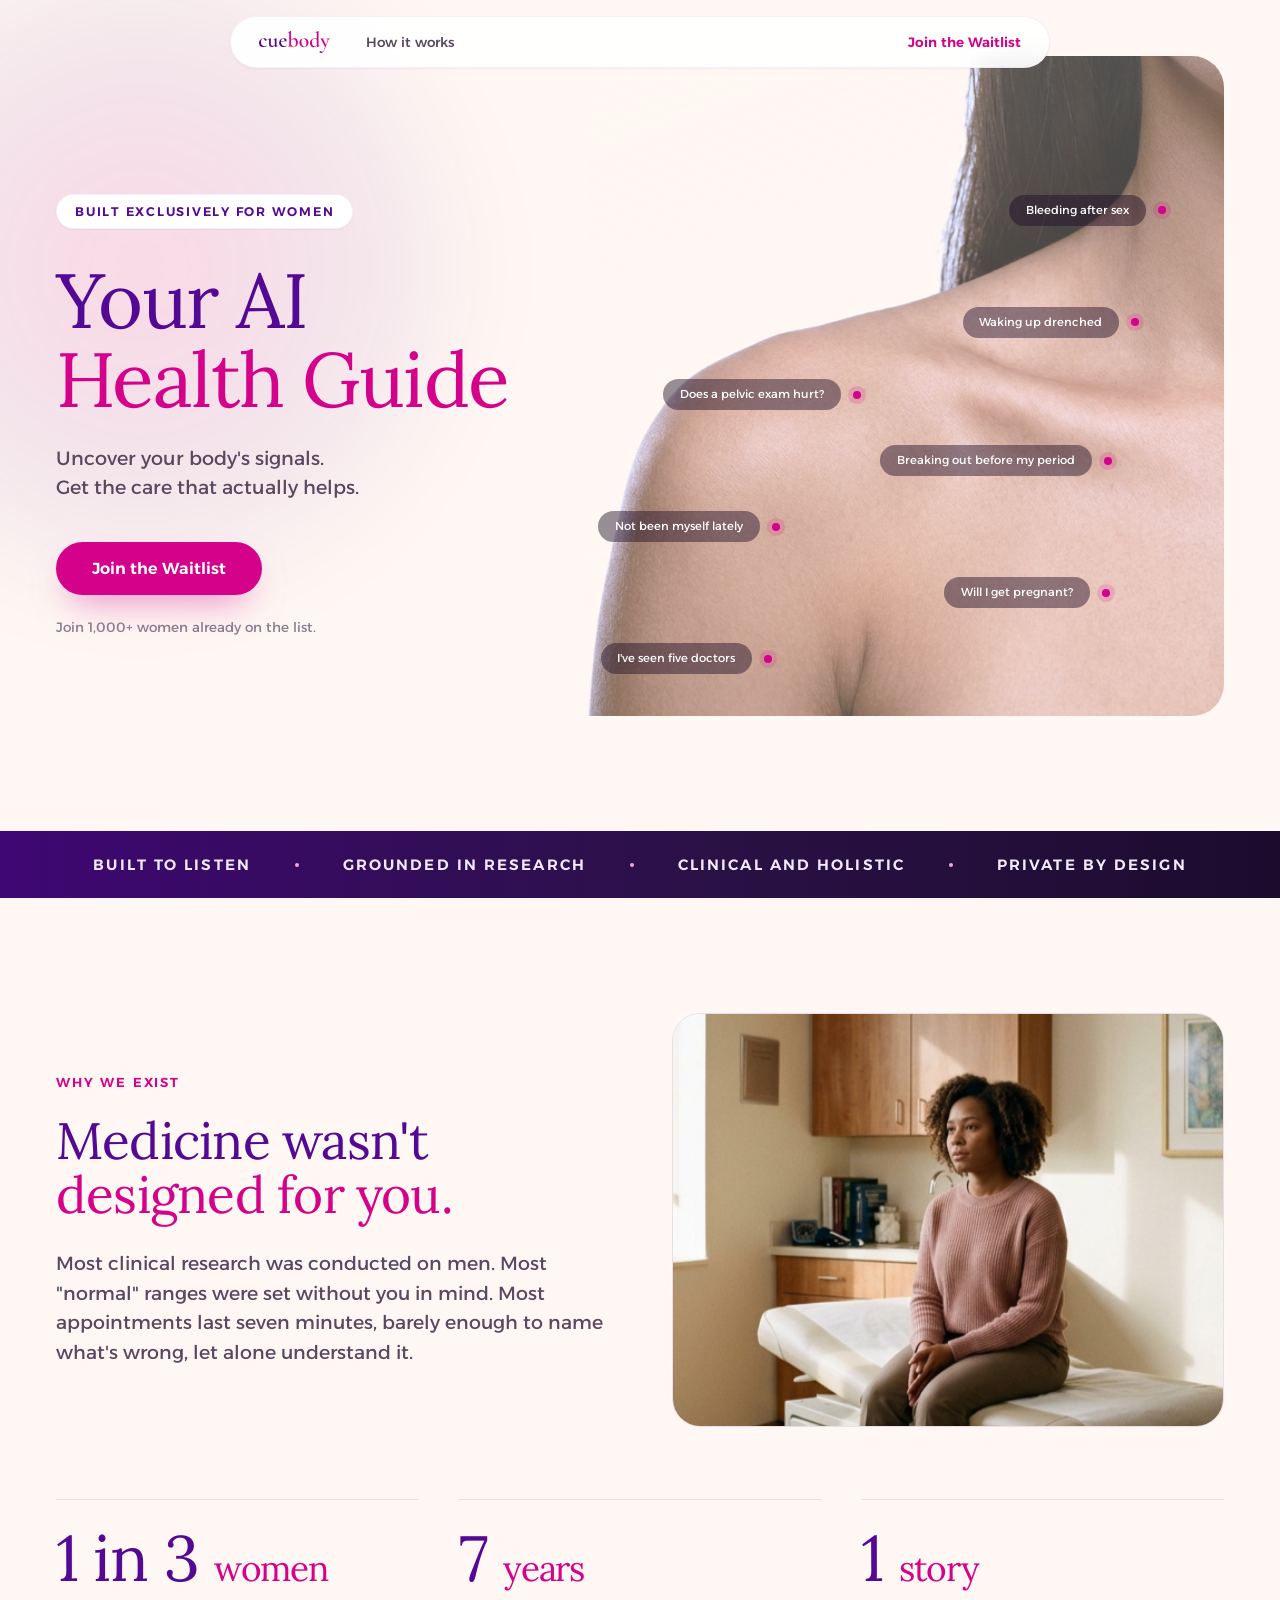
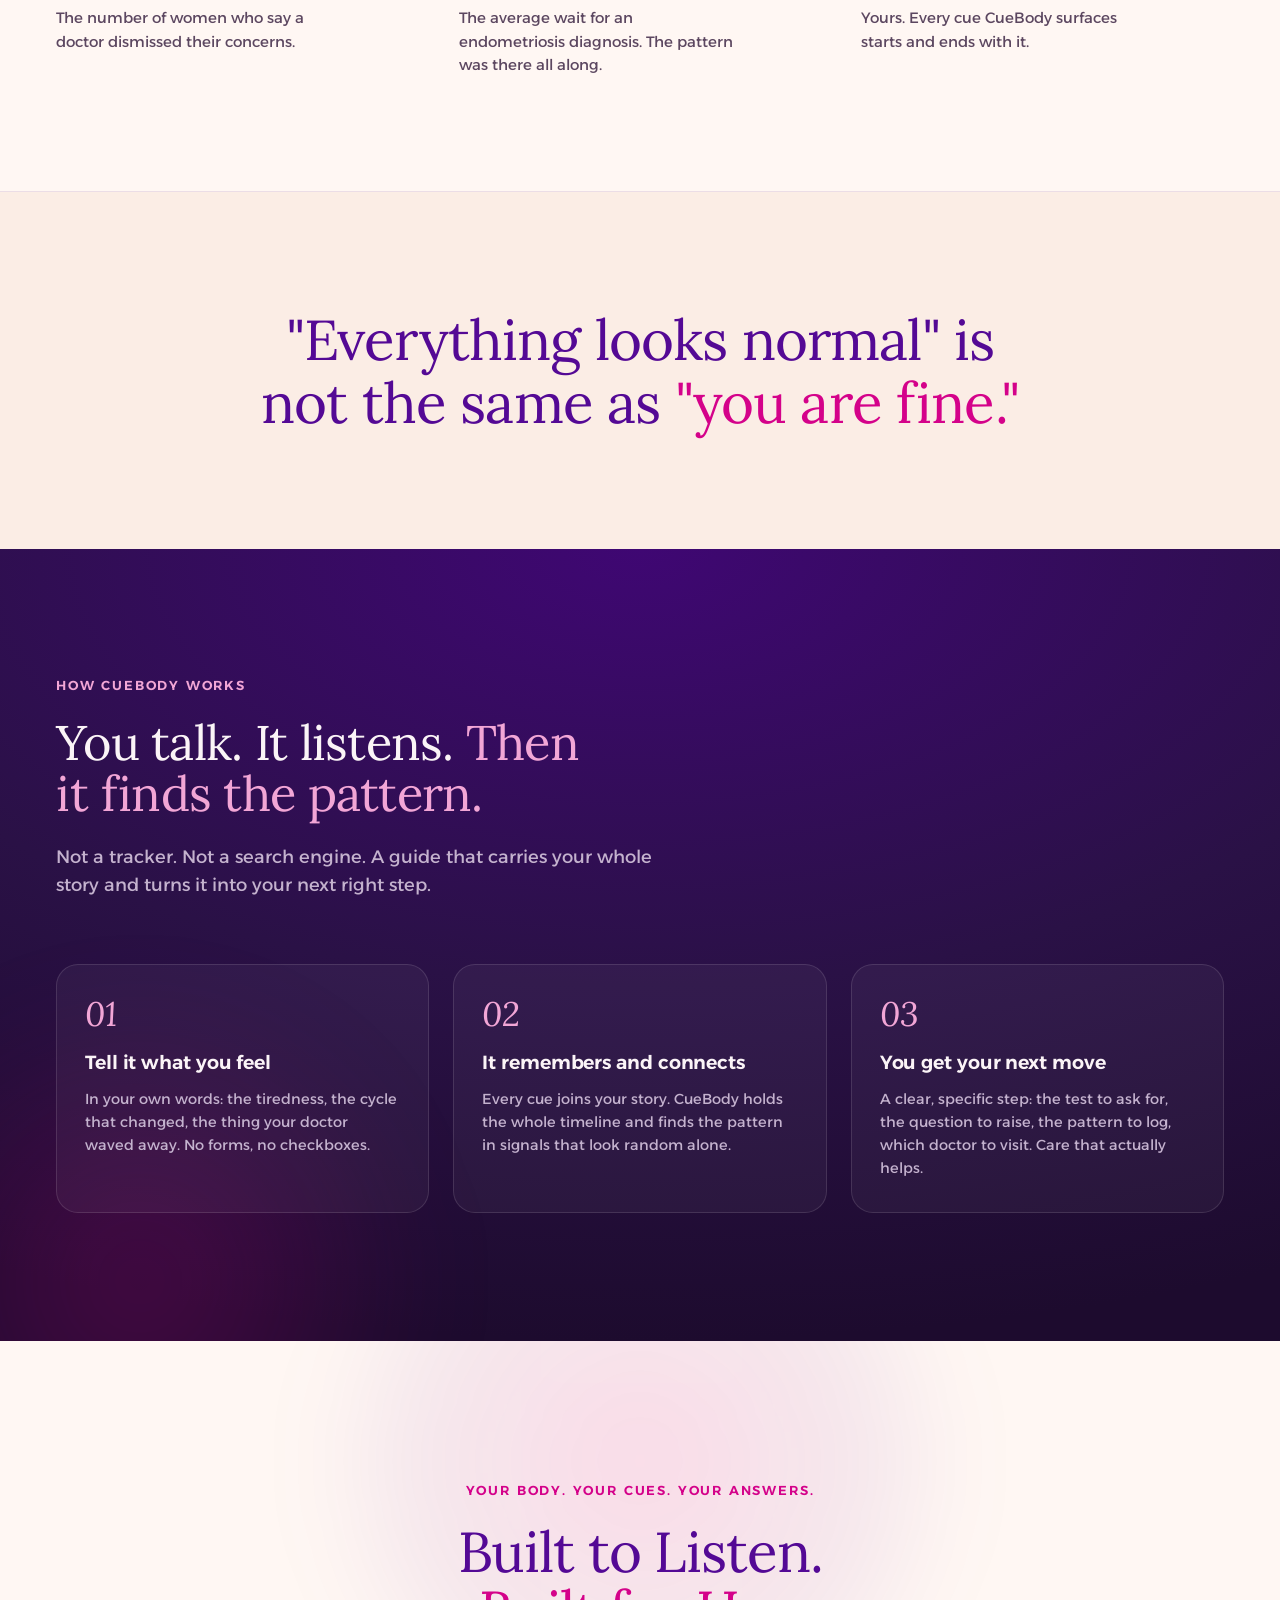
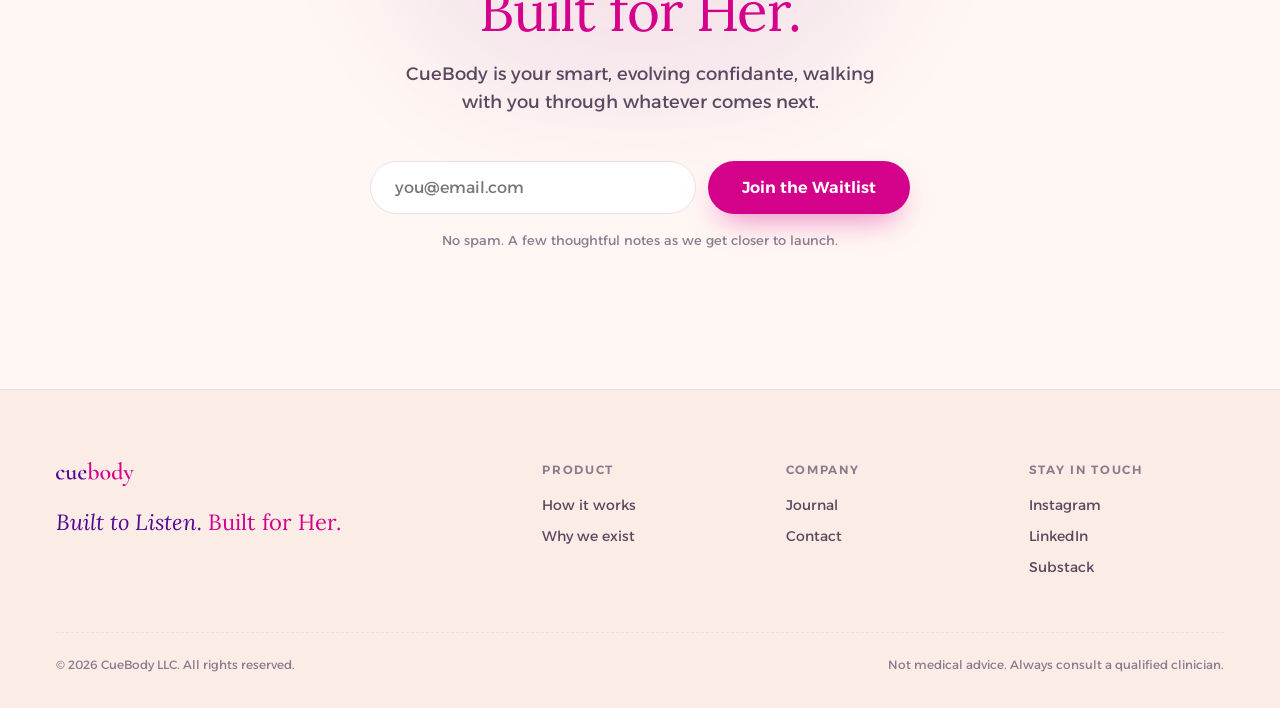
==== commit 577093d7: "update pic" ====
--- a/index.html
+++ b/index.html
@@ -8,7 +8,7 @@
 <link rel="preconnect" href="https://fonts.googleapis.com">
 <link rel="preconnect" href="https://fonts.gstatic.com" crossorigin>
 <link rel="stylesheet" href="https://fonts.googleapis.com/css2?family=Lora:ital,wght@0,400..700;1,400..700&family=Alexandria:wght@300..700&display=swap">
-<link rel="stylesheet" href="styles.css">
+<link rel="stylesheet" href="styles.css?v=1">
 </head>
 <body>
 
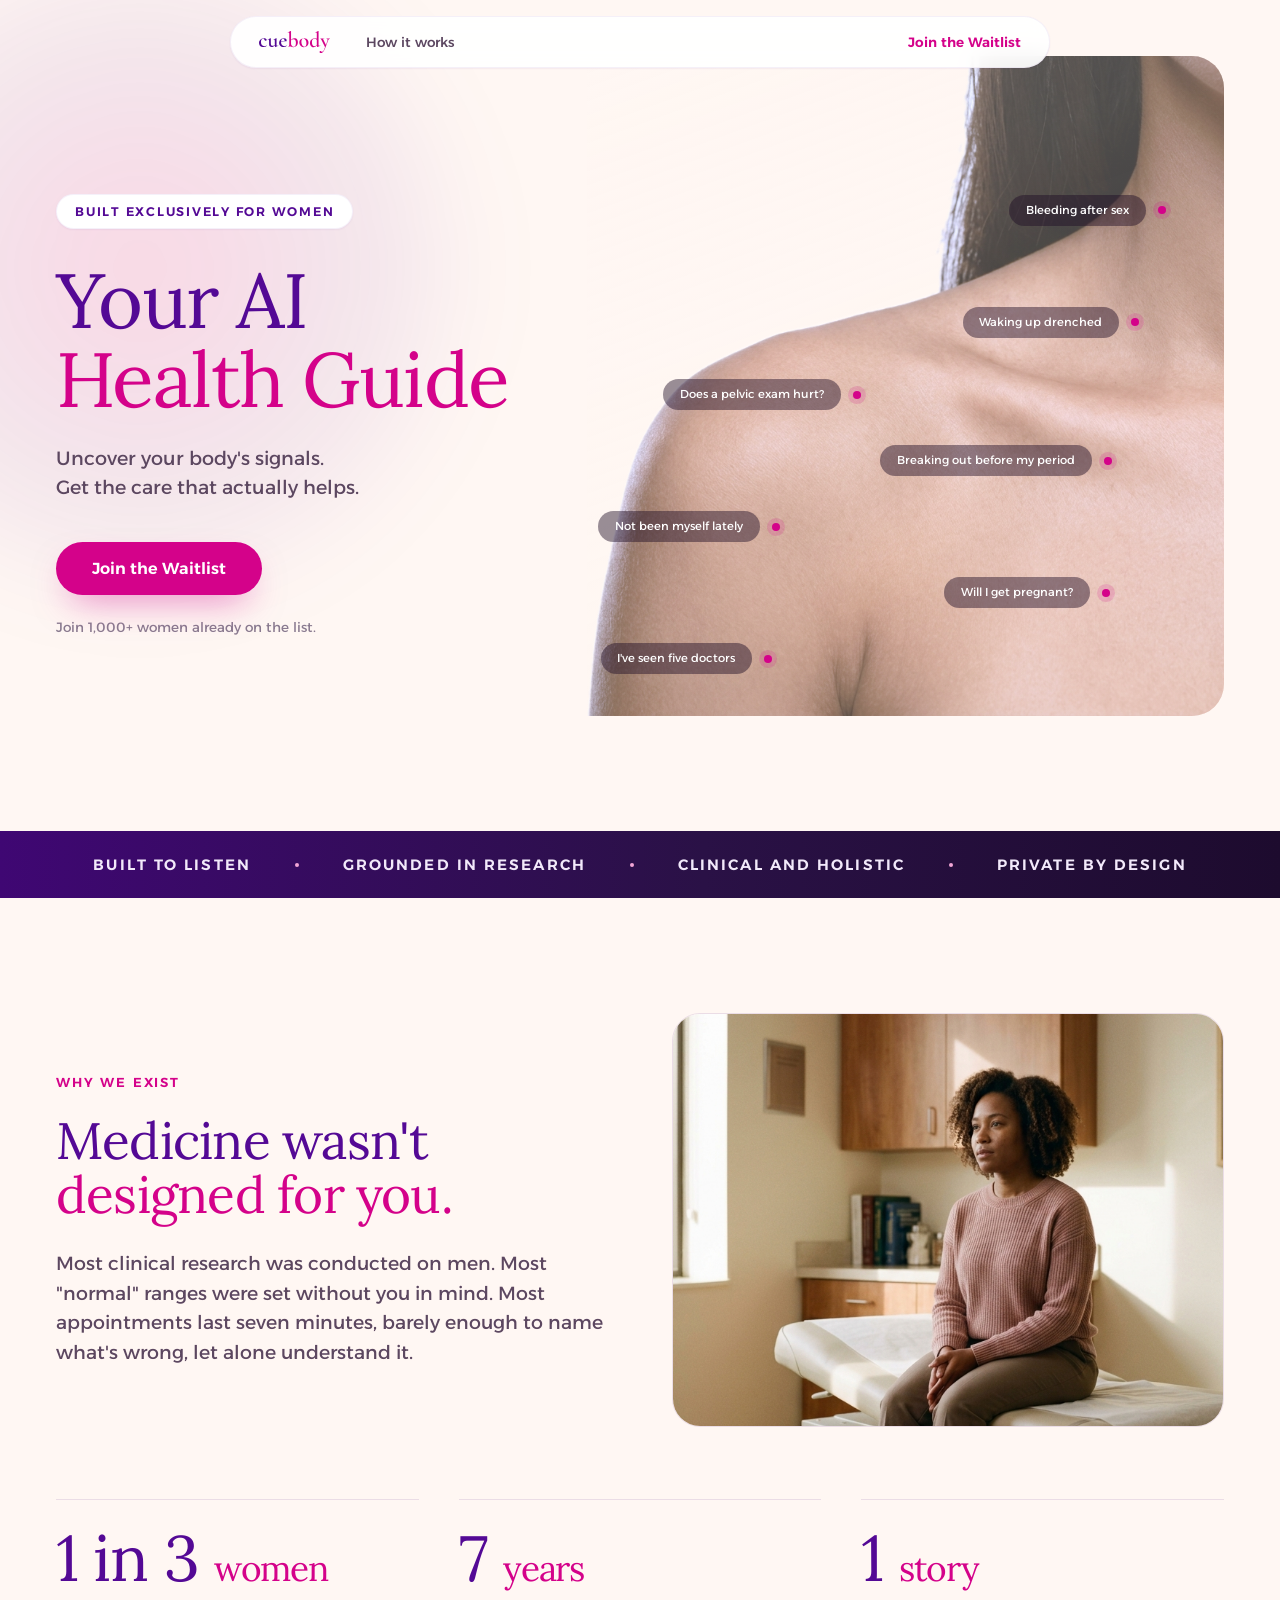
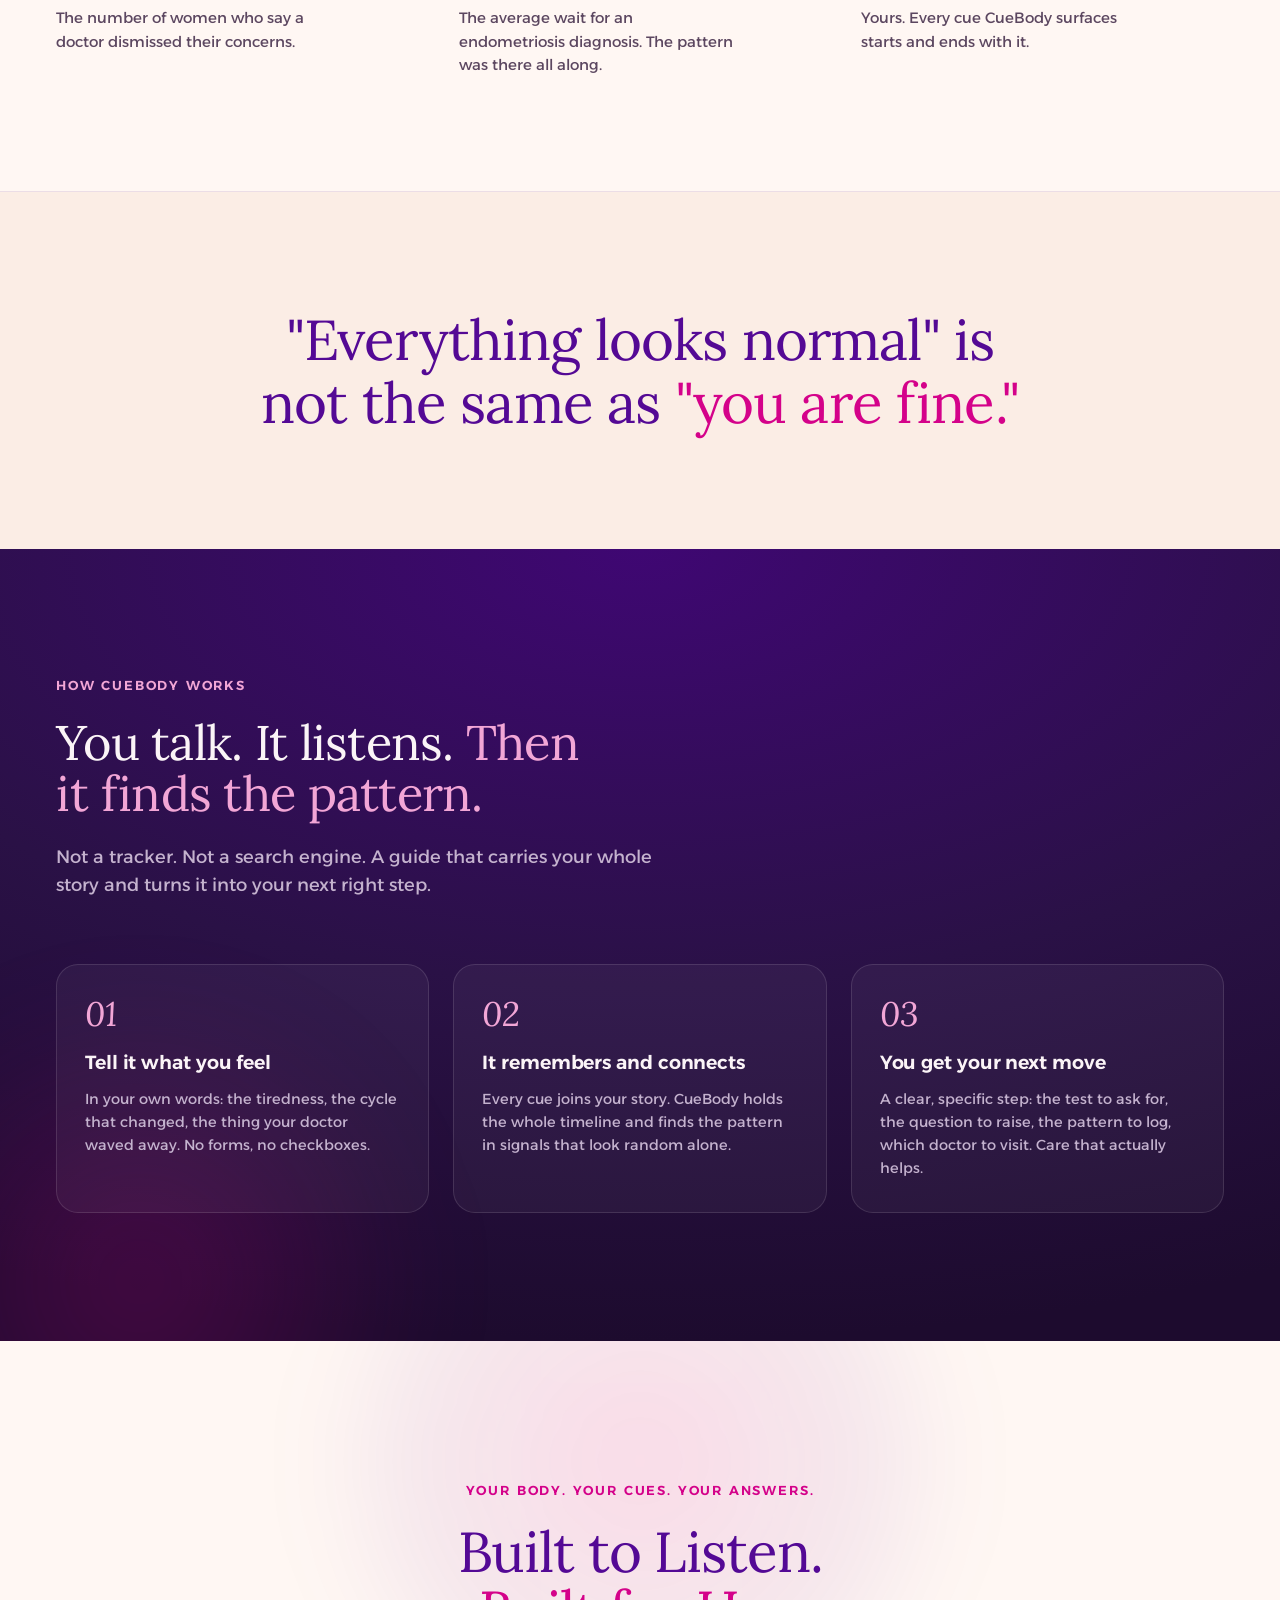
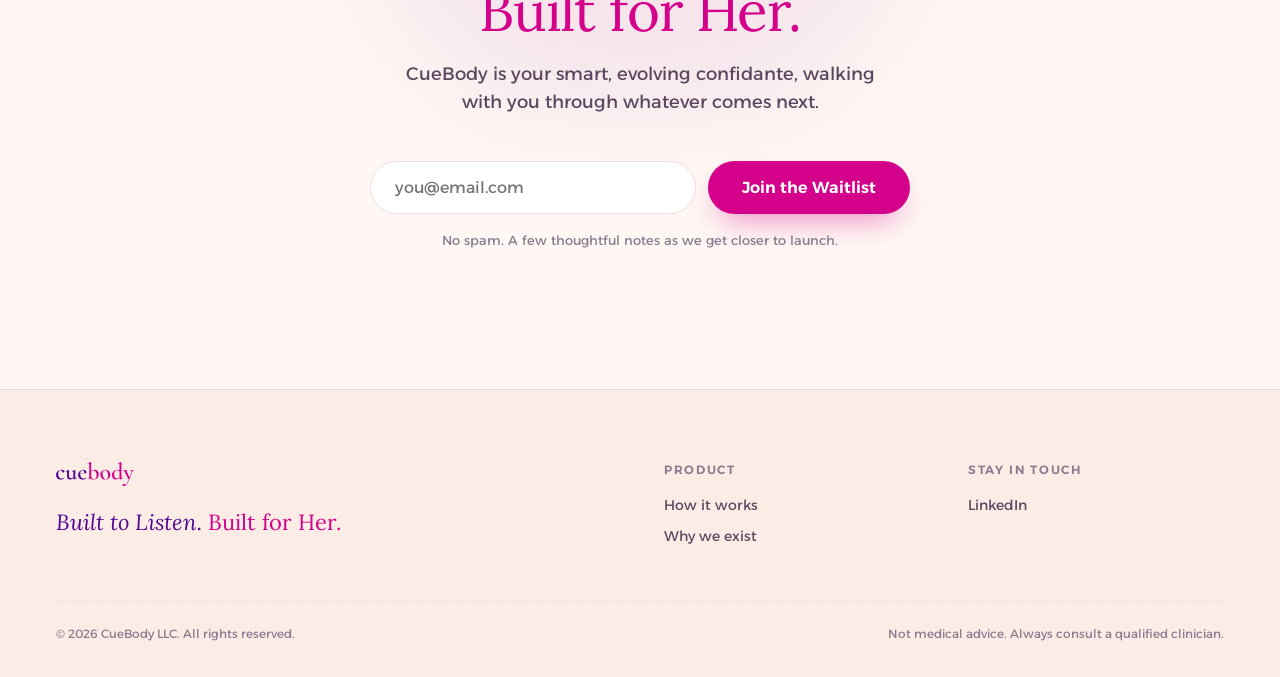
==== commit b5a647c2: "Link updates, draft terms and services" ====
--- a/index.html
+++ b/index.html
@@ -170,18 +170,9 @@
           </ul>
         </div>
         <div>
-          <p class="footer-heading">Company</p>
-          <ul class="footer-links">
-            <li><a class="cbLink" href="#">Journal</a></li>
-            <li><a class="cbLink" href="#">Contact</a></li>
-          </ul>
-        </div>
-        <div>
           <p class="footer-heading">Stay in Touch</p>
           <ul class="footer-links">
-            <li><a class="cbLink" href="#">Instagram</a></li>
-            <li><a class="cbLink" href="#">LinkedIn</a></li>
-            <li><a class="cbLink" href="#">Substack</a></li>
+            <li><a class="cbLink" href="https://www.linkedin.com/company/cuebody">LinkedIn</a></li>
           </ul>
         </div>
       </div>
